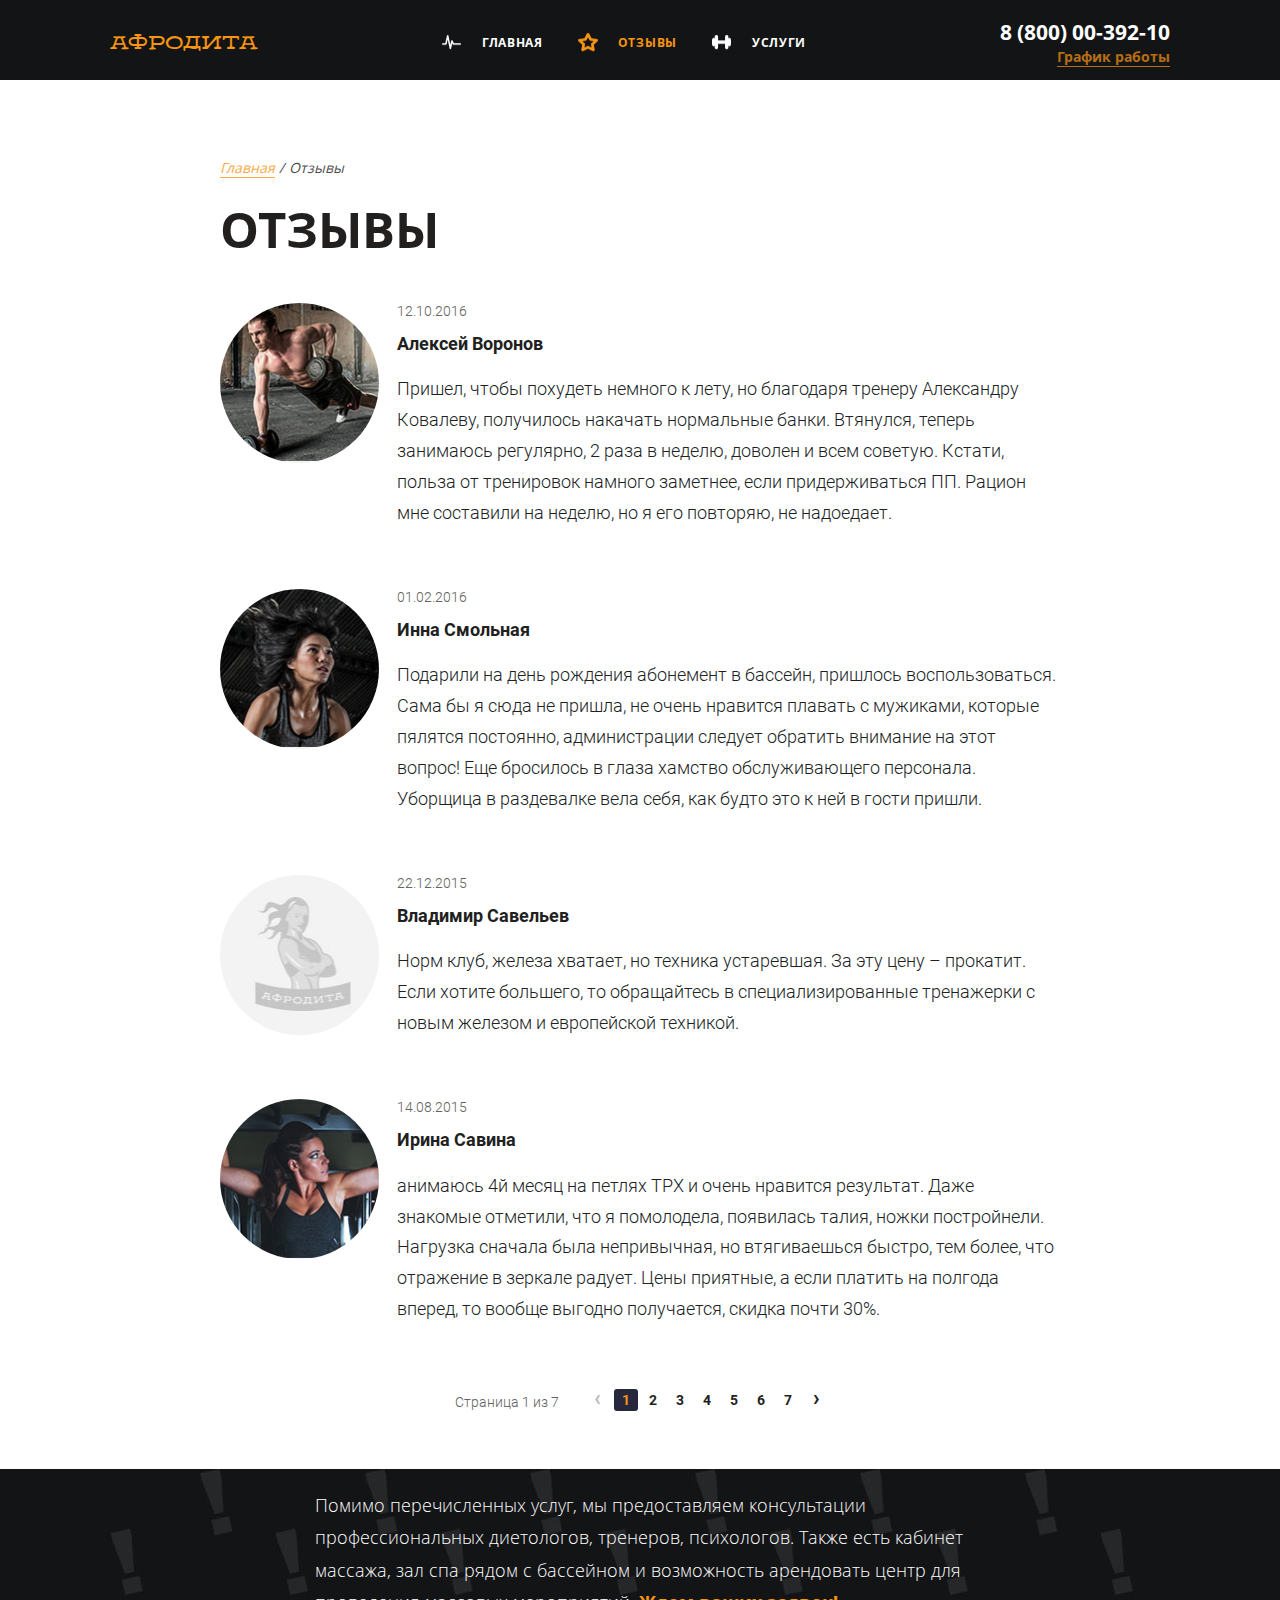
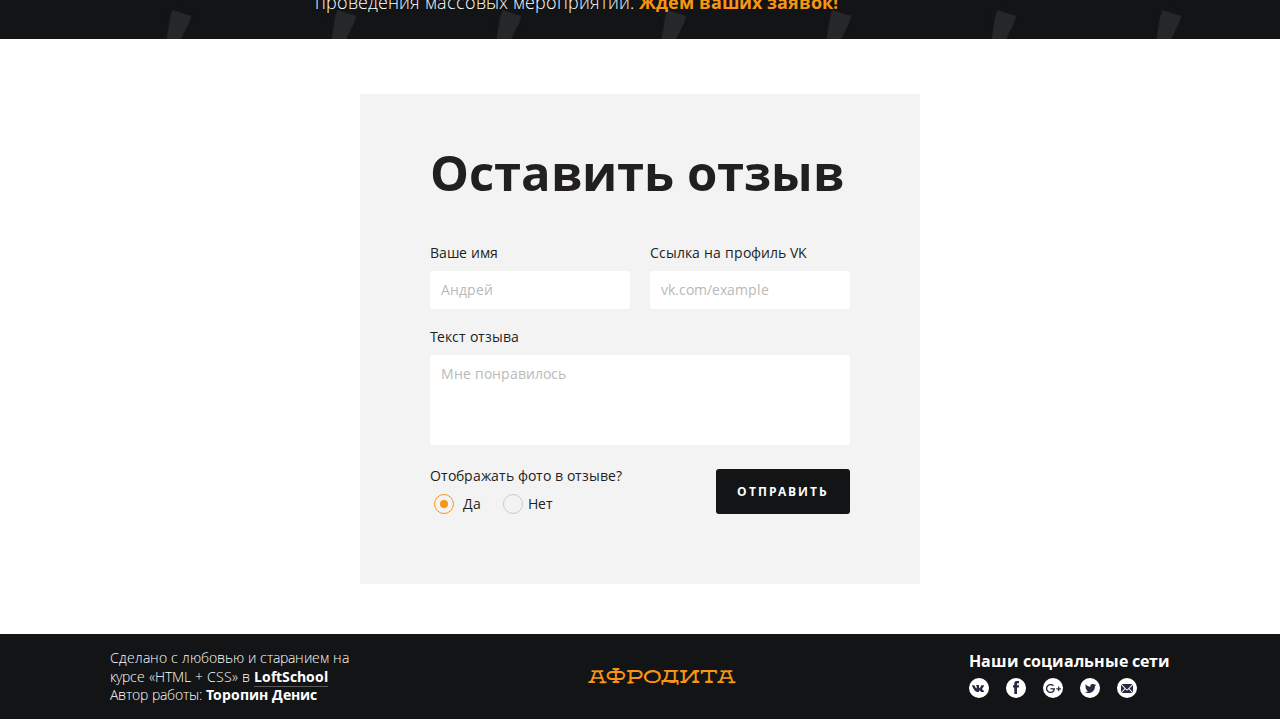
==== comments.html @ 3ffb1b32 "after vebinar 18.07.19" ====
<!DOCTYPE html>
<html lang="ru">

<head>
	<meta charset="UTF-8">
	<meta name="viewport" content="width=device-width, initial-scale=1.0">
	<meta http-equiv="X-UA-Compatible" content="ie=edge">
	<link rel="stylesheet" href="css/normalize.8.0.1.min.css">
	<link rel="stylesheet" href="css/style.min.css">
	<title>Fitness</title>
</head>

<body>
	<div class="wrapper">
		<header class="header">
			<div class="container">
				<a href="index.html" class="logo">Афродита</a>

				<nav class="menu">
					<ul class="menu__list">
						<li class="menu__item">
							<a href="index.html" class="menu__link menu__link--disp">Главная</a>
						</li>
						<li class="menu__item active">
							<a href="#" class="menu__link menu__link--star">Отзывы</a>
						</li>
						<li class="menu__item">
							<a href="services.html" class="menu__link menu__link--service">Услуги</a>
						</li>
					</ul>
				</nav>

				<address class="contacts">
					<a href="tel:+78000039210" class="contacts__phone">8 (800) 00-392-10</a>
					<a href="#" class="contacts__timework">График работы</a>
					<div class="contacts__popup">
						<div class="contacts__popup-days">пн-вс: 09:00-20:00</div>
						<div class="contacts__popup-dinner">обед: 14:00-14:30</div>
					</div><!-- .contacts__popup -->
				</address><!-- .contacts -->
			</div><!-- .container -->
		</header>

		<main class="center">
			<div class="container container--block">

				<ul class="breadcrumbs">
					<li class="breadcrumbs__item">
						<a href="index.html" class="breadcrumbs__link">Главная</a>
					</li>
					<li class="breadcrumbs__item">
						<span class="breadcrumbs__current">Отзывы</span>
					</li>
				</ul><!-- .breadcrumbs -->

				<section class="comments">
					<h1 class="section-title">Отзывы</h1>

					<ul class="review">
						<li class="review__item">
							<div class="review__img">
								<img src="images/comment1.jpg" alt="Алексей">
							</div>
							<div class="review__block">
								<time datetime="2016-10-12" class="review__date">12.10.2016</time>
								<h3 class="review__title">Алексей Воронов</h3>
								<p class="review__text">
									Пришел, чтобы похудеть немного к лету, но благодаря тренеру Александру Ковалеву, получилось накачать
									нормальные банки. Втянулся, теперь занимаюсь регулярно, 2 раза в неделю, доволен и всем советую.
									Кстати, польза от тренировок намного заметнее, если придерживаться ПП. Рацион мне составили на неделю,
									но я его повторяю, не надоедает.
								</p>
							</div><!-- .review__block -->
						</li>

						<li class="review__item">
							<div class="review__img">
								<img src="images/comment2.jpg" alt="Инна">
							</div>
							<div class="review__block">
								<time datetime="2016-02-01" class="review__date">01.02.2016</time>
								<h3 class="review__title">Инна Смольная</h3>
								<p class="review__text">
									Подарили на день рождения абонемент в бассейн, пришлось воспользоваться. Сама бы я сюда не пришла, не
									очень нравится плавать с мужиками, которые пялятся постоянно, администрации следует обратить внимание
									на этот вопрос! Еще бросилось в глаза хамство обслуживающего персонала. Уборщица в раздевалке вела
									себя, как будто это к ней в гости пришли.
								</p>
							</div><!-- .review__block -->
						</li>

						<li class="review__item">
							<div class="review__img"></div>
							<div class="review__block">
								<time datetime="2015-12-22" class="review__date">22.12.2015</time>
								<h3 class="review__title">Владимир Савельев</h3>
								<p class="review__text">
									Норм клуб, железа хватает, но техника устаревшая. За эту цену – прокатит. Если хотите большего, то
									обращайтесь в специализированные тренажерки с новым железом и европейской техникой.
								</p>
							</div><!-- .review__block -->
						</li>

						<li class="review__item">
							<div class="review__img">
								<img src="images/comment3.jpg" alt="Ирина">
							</div>
							<div class="review__block">
								<time datetime="2015-08-14" class="review__date">14.08.2015</time>
								<h3 class="review__title">Ирина Савина</h3>
								<p class="review__text">
									анимаюсь 4й месяц на петлях ТРХ и очень нравится результат. Даже знакомые отметили, что я помолодела,
									появилась талия, ножки постройнели. Нагрузка сначала была непривычная, но втягиваешься быстро, тем
									более, что отражение в зеркале радует. Цены приятные, а если платить на полгода вперед, то вообще
									выгодно получается, скидка почти 30%.
								</p>
							</div><!-- .review__block -->
						</li>
					</ul><!-- .review -->

					<div class="pagination">
						<span class="pagination__text">Страница 1 из 7</span>
						<div class="pagination__navbar">
							<a href="#" class="pagination__control disabled">&lsaquo;</a>
							<ul class="pagination__list">
								<li class="pagination__item active"><a href="#" class="pagination__link">1</a></li>
								<li class="pagination__item"><a href="#" class="pagination__link">2</a></li>
								<li class="pagination__item"><a href="#" class="pagination__link">3</a></li>
								<li class="pagination__item"><a href="#" class="pagination__link">4</a></li>
								<li class="pagination__item"><a href="#" class="pagination__link">5</a></li>
								<li class="pagination__item"><a href="#" class="pagination__link">6</a></li>
								<li class="pagination__item"><a href="#" class="pagination__link">7</a></li>
							</ul>
							<a href="#" class="pagination__control">&rsaquo;</a>
						</div><!-- .pagination__navbar -->
					</div><!-- .pagination -->
				</section><!-- .comments -->
			</div><!-- .container -->
		</main><!-- .center -->

		<div class="sentence">
			<div class="container">
				<p class="sentence__text">
					Помимо перечисленных услуг, мы предоставляем консультации профессиональных диетологов, тренеров, психологов.
					Также есть кабинет массажа, зал спа рядом с бассейном и возможность арендовать центр для проведения массовых
					мероприятий.
					<a href="#" class="sentence__discount">Ждем ваших заявок!</a>
				</p>
			</div><!-- .container -->
		</div><!-- .sentence -->

		<section class="feedback">
			<div class="container-form">
				<h2 class="section-title section-title--form">Оставить отзыв</h2>

				<form class="feedback-form">
					<div class="feedback-form__row">
						<label class="feedback-form__item">
							<span class="feedback-form__head">Ваше имя</span>
							<input type="text" name="username" class="feedback-form__input" required placeholder="Андрей">
						</label>

						<label class="feedback-form__item">
							<span class="feedback-form__head">Ссылка на профиль VK</span>
							<input type="text" name="userurl" class="feedback-form__input" required placeholder="vk.com/example">
						</label>
					</div><!-- .feedback-form__row -->

					<div class="feedback-form__row">
						<label class="feedback-form__item">
							<span class="feedback-form__head">Текст отзыва</span>
							<textarea name="usertext" class="feedback-form__input feedback-form__input--textarea" required
								placeholder="Мне понравилось"></textarea>
						</label>
					</div><!-- .feedback-form__row -->

					<div class="feedback-form__row">
						<div class="feedback-form__item">
							<span class="feedback-form__head">Отображать фото в отзыве?</span>

							<div class="feedback-form__radio-block">
								<label class="feedback-form__radio-item">
									<input type="radio" name="onphoto" value="yes" class="feedback-form__radio-input" checked>
									<span class="feedback-form__radio-custom">
										<span class="feedback-form__radio-center"></span>
									</span>
									Да
								</label>

								<label class="feedback-form__radio-item">
									<input type="radio" name="onphoto" value="no" class="feedback-form__radio-input">
									<span class="feedback-form__radio-custom">
										<span class="feedback-form__radio-center"></span>
									</span>
									Нет
								</label>
							</div><!-- .feedback-form__radio-block -->
						</div><!-- .feedback-form__item -->

						<div class="feedback-form__buttons">
							<button type="submit" class="feedback-form__btn">Отправить</button>
						</div>
						
					</div><!-- .feedback-form__row -->
				</form>
			</div><!-- .container-form -->
		</section><!-- .feedback -->

		<footer class="footer">
			<div class="container">
				<div class="info">
					<p class="info__text">
						Сделано с любовью и старанием на курсе «HTML + CSS» в
						<a href="https://loftschool.com/" class="info__link info__link--school">LoftSchool</a>
						<br>
						Автор работы:
						<a href="https://vk.com/d.toropin" target="_blank" class="info__link">Торопин Денис</a>
					</p>
				</div><!-- .info -->

				<a href="index.html" class="logo">Афродита</a>

				<div class="social">
					<h3 class="social__title">Наши социальные сети</h3>

					<ul class="social__list">
						<li class="social__item">
							<a href="#" class="social__link social__link--vk"></a>
						</li>
						<li class="social__item">
							<a href="#" class="social__link social__link--fb"></a>
						</li>
						<li class="social__item">
							<a href="#" class="social__link social__link--gplus"></a>
						</li>
						<li class="social__item">
							<a href="#" class="social__link social__link--tw"></a>
						</li>
						<li class="social__item">
							<a href="#" class="social__link social__link--email"></a>
						</li>
					</ul>
				</div><!-- .social -->
			</div><!-- .container -->
		</footer>
	</div><!-- .wrapper -->
</body>

</html>
---- css/style.min.css ----
@font-face{font-family:'GoraFree';src:url('../fonts/GoraFree-Regular.woff2') format('woff2'),url('../fonts/GoraFree-Regular.woff') format('woff');font-weight:normal;font-style:normal}@font-face{font-family:'Roboto';src:url('../fonts/Roboto-Bold.woff2') format('woff2'),url('../fonts/Roboto-Bold.woff') format('woff');font-weight:bold;font-style:normal}@font-face{font-family:'OpenSans';src:url('../fonts/OpenSans-Light.woff2') format('woff2'),url('../fonts/OpenSans-Light.woff') format('woff');font-weight:300;font-style:normal}@font-face{font-family:'OpenSans';src:url('../fonts/OpenSans-Bold.woff2') format('woff2'),url('../fonts/OpenSans-Bold.woff') format('woff');font-weight:bold;font-style:normal}@font-face{font-family:'OpenSans';src:url('../fonts/OpenSans-ExtraBold.woff2') format('woff2'),url('../fonts/OpenSans-ExtraBold.woff') format('woff');font-weight:800;font-style:normal}@font-face{font-family:'OpenSans';src:url('../fonts/OpenSans-Regular.woff2') format('woff2'),url('../fonts/OpenSans-Regular.woff') format('woff');font-weight:normal;font-style:normal}@font-face{font-family:'Roboto';src:url('../fonts/Roboto-Light.woff2') format('woff2'),url('../fonts/Roboto-Light.woff') format('woff');font-weight:300;font-style:normal}ul{padding:0;margin:0}ul li{list-style-type:none}p,h1,h2,h3,h4{margin:0;padding:0}a{color:inherit;outline:none;text-decoration:none}body{font-family:'OpenSans',sans-serif;font-size:14px;color:#221f1f}.wrapper{min-width:1100px}.container{padding-left:20px;padding-right:20px;max-width:1060px;margin:0 auto}.container--block{box-sizing:border-box;padding:0 110px 50px}.container-form{max-width:560px;padding:50px 70px;margin:0 auto;background:#f3f3f3;box-sizing:border-box}.header,.features,.footer,.sentence{background:#131415;color:#fff}.header{padding-top:20px;padding-bottom:15px;margin-bottom:80px}.header>.container,.footer>.container{display:-webkit-box;display:flex;-webkit-box-pack:justify;justify-content:space-between;-webkit-box-align:center;align-items:center}.banner{height:486px;background:url(../images/banner.jpg) no-repeat center;margin-bottom:60px}.section-title{font-size:3.5em;font-weight:700;text-transform:uppercase;margin-bottom:45px}.section-title--center{text-align:center}.section-title--form{text-transform:none}.news{padding:65px 0}.news__block{display:-webkit-box;display:flex}.news__article{width:83.02%;margin-right:25px}.feedback{margin-bottom:50px}.footer{padding:15px 0}.iconsheet,.menu__link,.social__link{background-image:url(../images/spritesheet.png);background-repeat:no-repeat}.logo{color:#f89513;font-family:'GoraFree',serif;font-size:1.286em;text-transform:uppercase}.menu__list{display:-webkit-box;display:flex;-webkit-box-pack:justify;justify-content:space-between;font-size:.8571em;font-weight:700;letter-spacing:.7px;text-transform:uppercase}.menu__item{margin-left:25px}.menu__item:first-child{margin-left:0}.menu__item.active>.menu__link{pointer-events:none}.menu__link{display:block;padding:10px 10px 10px 40px}.menu__link--disp{background-position:-10px -1px}.menu__link--star{background-position:-10px -230px}.menu__link--service{background-position:-10px -160px}.menu__item.active>.menu__link,.menu__link:hover{color:#f89513}.menu__item.active>.menu__link--disp,.menu__link--disp:hover{background-position:-10px -35px}.menu__item.active>.menu__link--star,.menu__link--star:hover{background-position:-10px -268px}.menu__item.active>.menu__link--service,.menu__link--service:hover{background-position:-10px -194px}.contacts{font-style:normal;text-align:right;position:relative}.contacts__phone{display:block;font-size:1.5em;font-weight:700;margin-bottom:5px}.contacts__timework{opacity:.7;font-weight:700;color:#f89513;border-bottom:1px solid #f89513;-webkit-transition:.2s all linear;transition:.2s all linear}.contacts__timework:hover{color:#fff;border-bottom:1px solid #fff}.contacts__timework:hover+.contacts__popup{display:block}.contacts__popup{display:none;position:absolute;top:65px;left:28px;padding:15px 10px;border-radius:3px;box-shadow:2.5px 4.3px 5px rgba(0,0,0,0.2);text-align:left}.contacts__popup-days{color:#f89513;font-weight:700;margin-bottom:10px;white-space:nowrap}.contacts__popup-dinner{color:#221f1f}.contacts__popup::before{content:'';display:inline-block;position:absolute;top:-13px;right:0;width:0;height:0;border-style:solid;border-width:0 13px 14px 13px;border-radius:4px;border-color:transparent transparent #ffffff transparent}.features{padding-top:60px;padding-bottom:80px}.features__list{display:-webkit-box;display:flex;justify-content:space-around}.features__item{max-width:206px;padding:0 20px}.features__img{width:68px;height:68px;border-radius:50%;margin:0 auto;margin-bottom:35px;background:#f89513;display:-webkit-box;display:flex;-webkit-box-pack:center;justify-content:center;-webkit-box-align:center;align-items:center}.features__head{font-size:.7857em;font-weight:700;text-transform:uppercase;text-align:center;letter-spacing:3px;margin-bottom:30px}.features__subs,.features__plus{font-size:1.286em;margin-bottom:18px}.features__subs{text-align:center;line-height:1.5}.features__plus::before{content:"\2022";color:#fff;margin-right:30px}.review__item{margin-bottom:60px;display:-webkit-box;display:flex;-webkit-box-pack:justify;justify-content:space-between}.review__img{width:160px;height:160px;border-radius:50%;margin-right:18px;overflow:hidden;background:url(../images/comment0.jpg) center}.review__img>img{display:block;width:100%;height:auto}.review__block{width:79.55%;font-family:'Roboto',sans-serif}.review__date{display:block;color:#656464;margin-bottom:15px}.review__title,.review__text{color:#221f1f;font-size:1.286em}.review__title{font-weight:700;margin-bottom:20px}.review__text{font-weight:300;line-height:1.714}.news-top{width:15.09%}.news-top__title{color:#221f1f;font-size:.8571em;letter-spacing:3px;text-transform:uppercase;margin-bottom:20px}.news-top__month{display:block;color:#656464;margin-top:10px}.news-top__item{margin-bottom:20px}.news-top__img{display:block;width:100%;height:auto;opacity:.8;-webkit-transition:.25s opacity linear;transition:.25s opacity linear}.news-top__link:hover>.news-top__img{opacity:1}.pagination{text-align:center;width:380px;margin:0 auto;font-family:'Roboto',sans-serif;display:-webkit-box;display:flex;-webkit-box-pack:justify;justify-content:space-between}.pagination__text{color:#656464;font-weight:300;padding:9px 5px}.pagination__navbar{color:#221f1f}.pagination__list,.pagination__item{display:inline-block}.pagination__control,.pagination__link{font-weight:700}.pagination__control{font-size:1.571em;padding:5px 10px}.pagination__control.disabled{opacity:.3;pointer-events:none}.pagination__item{font-size:1em}.pagination__item.active{background-color:#27273e;border-radius:3px;color:#f89513}.pagination__item.active>.pagination__link{pointer-events:none}.pagination__link{display:block;padding:3px 8px}.pagination__link:hover{color:#f89513}.info{color:#fff;font-weight:300}.info__text{width:245px;line-height:1.3}.info__link{font-weight:700;-webkit-transition:.2s all linear;transition:.2s all linear}.info__link:hover{color:#f89513}.info__link--school{border-bottom:1px solid rgba(255,255,255,0.3)}.info__link--school:hover{border-bottom:1px solid rgba(248,149,19,0.3)}.social__title{margin-bottom:7px}.social__item{display:inline-block;margin-right:13px;background:#ffffff;border-radius:50%;-webkit-transition:.2s all linear;transition:.2s all linear}.social__item:hover{background:#f89513}.social__link{display:block;width:20px;height:20px}.social__link--vk{background-position:-7px -335px}.social__link--fb{background-position:-3px -104px}.social__link--gplus{background-position:-7px -134px}.social__link--tw{background-position:-5px -307px}.social__link--email{background-position:-6px -72px}.breadcrumbs{display:-webkit-box;display:flex;font-style:italic;opacity:.8;margin-bottom:25px}.breadcrumbs__item::after{content:'/';margin-right:5px}.breadcrumbs__item:last-child::after{content:''}.breadcrumbs__link{color:#f89513;border-bottom:1px solid #f89513}.sentence{font-size:1.286em;color:#fff;margin-bottom:55px}.sentence .container{background:url(../images/discount_bg.jpg) repeat}.sentence__text{width:650px;margin:0 auto;font-weight:300;line-height:1.8;padding:20px 0}.sentence__discount{color:#f89513;font-weight:700}.sentence__discount:hover{border-bottom:1px dashed #f89513}.feedback-form__row{display:-webkit-box;display:flex;-webkit-box-pack:justify;justify-content:space-between;-webkit-box-align:end;align-items:flex-end;margin-bottom:20px}.feedback-form__item{display:block;-webkit-box-flex:1;flex:1;margin-right:20px}.feedback-form__item:last-child{margin-right:0}.feedback-form__head{display:block;margin-bottom:10px}.feedback-form__input{width:100%;outline:none;background-color:white;border:1px solid transparent;border-radius:3px;box-sizing:border-box;padding:10px}.feedback-form__input::-webkit-input-placeholder{opacity:.5}.feedback-form__input:-ms-input-placeholder{opacity:.5}.feedback-form__input::placeholder{opacity:.5}.feedback-form__input--textarea{resize:none;height:90px}.feedback-form__input:focus{border:1px solid #f89513}.feedback-form__radio-block{display:-webkit-box;display:flex}.feedback-form__radio-item{width:55px;margin-right:15px;display:-webkit-box;display:flex;justify-content:space-around;-webkit-box-align:center;align-items:center}.feedback-form__radio-input{display:none}.feedback-form__radio-input:checked+.feedback-form__radio-custom{border:1px solid #f89513}.feedback-form__radio-input:checked+.feedback-form__radio-custom>.feedback-form__radio-center{background:#f89513}.feedback-form__radio-custom{position:relative;width:18px;height:18px;border-radius:50%;border:1px solid #c9c9c9}.feedback-form__radio-custom>.feedback-form__radio-center{position:absolute;top:5px;left:5px;display:block;width:8px;height:8px;border-radius:50%}.feedback-form__btn{padding:16px 21px;background-color:#131415;border-radius:3px;color:#fff;outline:none;border:none;cursor:pointer;font-size:.8571em;font-weight:700;letter-spacing:2px;text-transform:uppercase;-webkit-transition:.15s background-color linear;transition:.15s background-color linear}.feedback-form__btn:hover{background-color:#f89513}.feedback-form__btn:active{box-shadow:inset 0 0 5px #5e5e5e}.services{margin-bottom:25px}.services__block{display:-webkit-box;display:flex;flex-wrap:wrap;-webkit-box-pack:justify;justify-content:space-between}.services__item{width:261px;margin-bottom:45px}.services__img{position:relative;width:252px;height:155px;border-radius:3px;margin-bottom:25px;overflow:hidden}.services__img>img{width:100%}.services__overlay{display:-webkit-box;display:flex;-webkit-box-pack:center;justify-content:center;-webkit-box-align:center;align-items:center;padding:10px;position:absolute;top:0;bottom:0;left:0;right:0;border-radius:3px;background-color:rgba(0,0,0,0.52);color:#fff;-webkit-transition:.25s opacity linear;transition:.25s opacity linear}.services__overlay:hover{opacity:0}.services__title{font-size:1.714em;font-weight:700;text-transform:uppercase;line-height:1.4em;color:#fff}.services__vip{display:block;color:#ec1e79}.services__head{font-size:1.286em;font-weight:700;margin-bottom:20px}.services__text{line-height:1.4em}.partners__list{display:-webkit-box;display:flex;flex-wrap:wrap;-webkit-box-align:center;align-items:center}.partners__item{margin-bottom:50px;width:280px;text-align:center}.partners__link{-webkit-filter:grayscale(1);filter:grayscale(1);-webkit-transition:.25s all linear;transition:.25s all linear}.partners__link:hover{-webkit-filter:grayscale(0);filter:grayscale(0)}
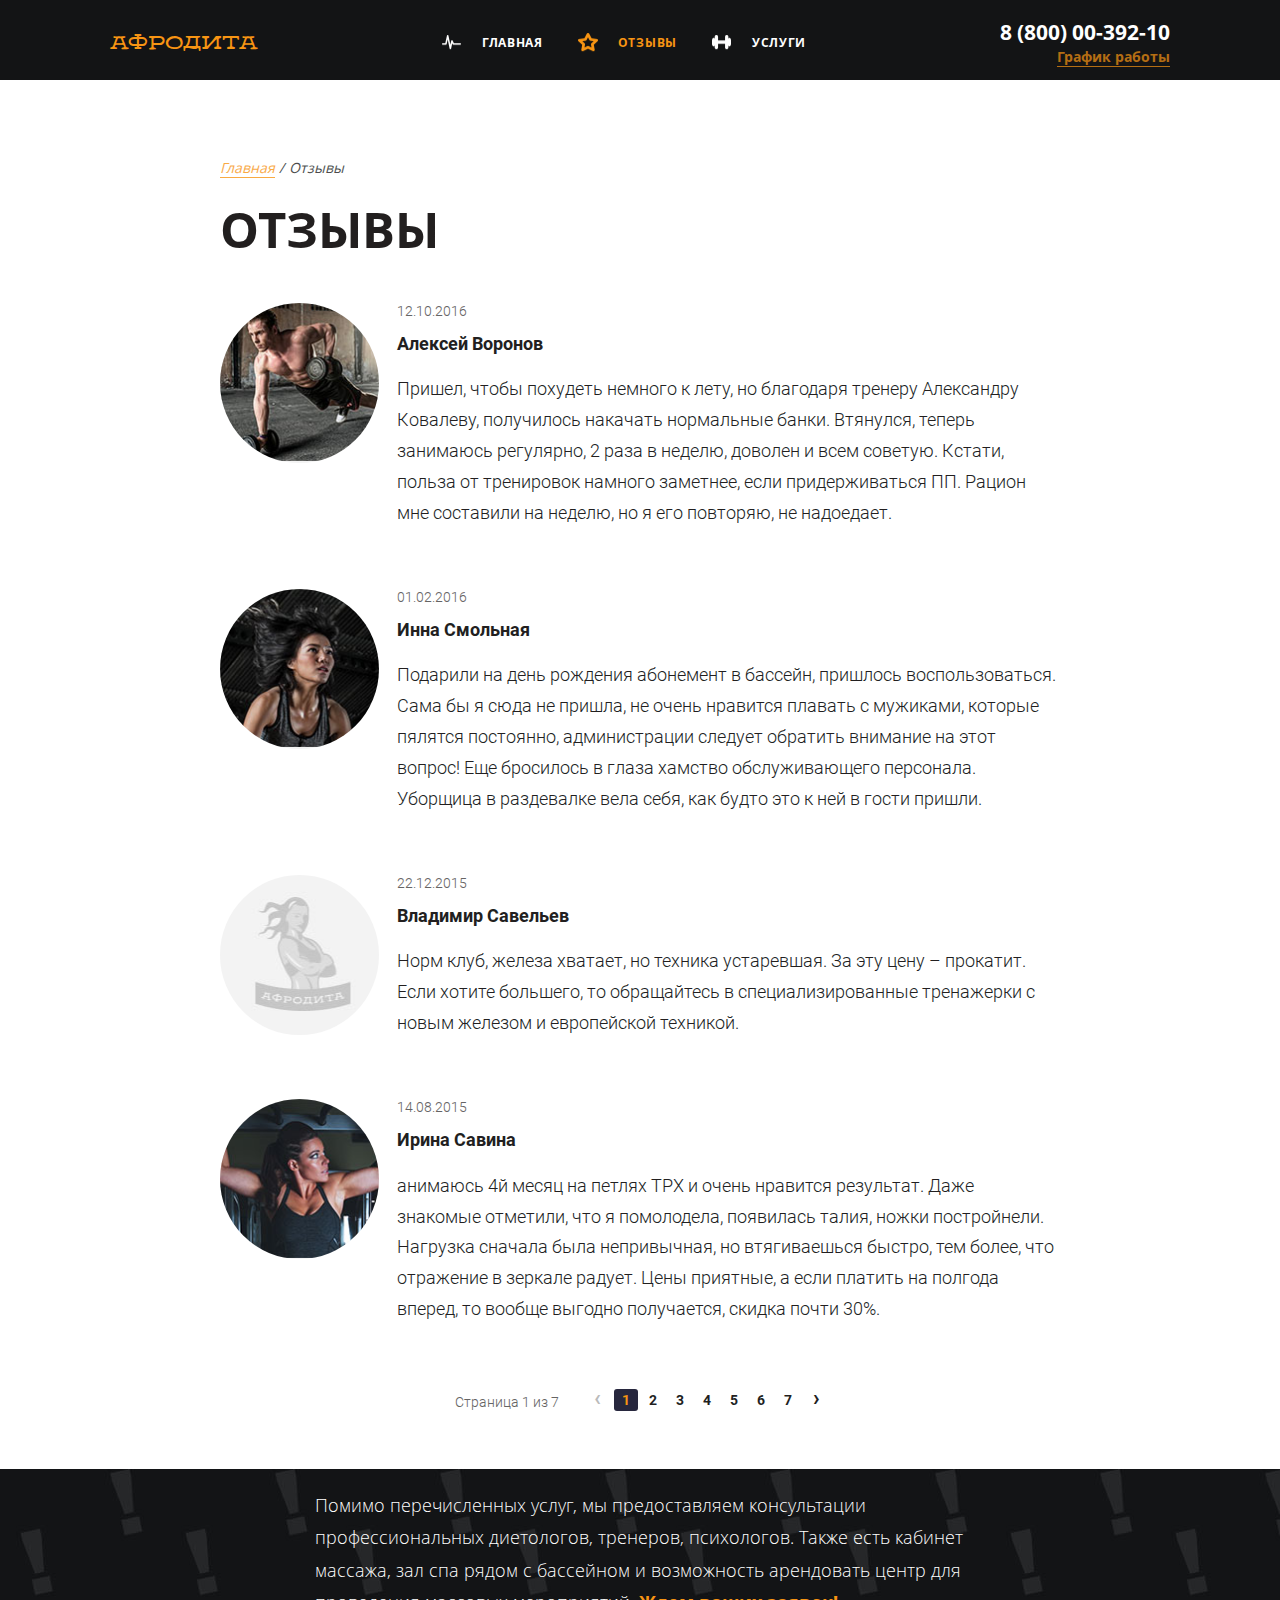
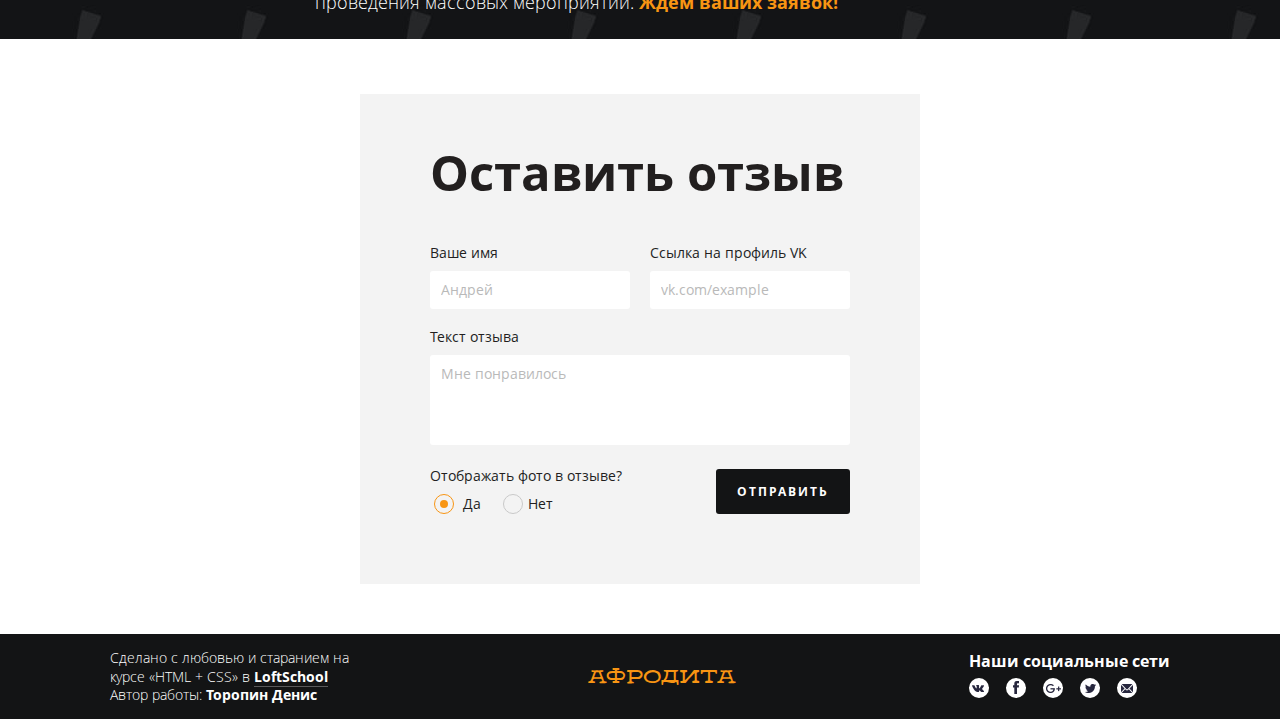
==== commit 890b169f: "add welcome page + animation" ====
--- a/comments.html
+++ b/comments.html
@@ -5,21 +5,20 @@
 	<meta charset="UTF-8">
 	<meta name="viewport" content="width=device-width, initial-scale=1.0">
 	<meta http-equiv="X-UA-Compatible" content="ie=edge">
-	<link rel="stylesheet" href="css/normalize.8.0.1.min.css">
 	<link rel="stylesheet" href="css/style.min.css">
-	<title>Fitness</title>
+	<title>Fitness | Отзывы</title>
 </head>
 
 <body>
 	<div class="wrapper">
 		<header class="header">
 			<div class="container">
-				<a href="index.html" class="logo">Афродита</a>
+				<a href="main.html" class="logo">Афродита</a>
 
 				<nav class="menu">
 					<ul class="menu__list">
 						<li class="menu__item">
-							<a href="index.html" class="menu__link menu__link--disp">Главная</a>
+							<a href="main.html" class="menu__link menu__link--disp">Главная</a>
 						</li>
 						<li class="menu__item active">
 							<a href="#" class="menu__link menu__link--star">Отзывы</a>
@@ -32,7 +31,7 @@
 
 				<address class="contacts">
 					<a href="tel:+78000039210" class="contacts__phone">8 (800) 00-392-10</a>
-					<a href="#" class="contacts__timework">График работы</a>
+					<span class="contacts__timework">График работы</span>
 					<div class="contacts__popup">
 						<div class="contacts__popup-days">пн-вс: 09:00-20:00</div>
 						<div class="contacts__popup-dinner">обед: 14:00-14:30</div>
@@ -46,7 +45,7 @@
 
 				<ul class="breadcrumbs">
 					<li class="breadcrumbs__item">
-						<a href="index.html" class="breadcrumbs__link">Главная</a>
+						<a href="main.html" class="breadcrumbs__link">Главная</a>
 					</li>
 					<li class="breadcrumbs__item">
 						<span class="breadcrumbs__current">Отзывы</span>
@@ -67,7 +66,8 @@
 								<p class="review__text">
 									Пришел, чтобы похудеть немного к лету, но благодаря тренеру Александру Ковалеву, получилось накачать
 									нормальные банки. Втянулся, теперь занимаюсь регулярно, 2 раза в неделю, доволен и всем советую.
-									Кстати, польза от тренировок намного заметнее, если придерживаться ПП. Рацион мне составили на неделю,
+									Кстати, польза от тренировок намного заметнее, если придерживаться ПП. Рацион мне составили на
+									неделю,
 									но я его повторяю, не надоедает.
 								</p>
 							</div><!-- .review__block -->
@@ -81,8 +81,10 @@
 								<time datetime="2016-02-01" class="review__date">01.02.2016</time>
 								<h3 class="review__title">Инна Смольная</h3>
 								<p class="review__text">
-									Подарили на день рождения абонемент в бассейн, пришлось воспользоваться. Сама бы я сюда не пришла, не
-									очень нравится плавать с мужиками, которые пялятся постоянно, администрации следует обратить внимание
+									Подарили на день рождения абонемент в бассейн, пришлось воспользоваться. Сама бы я сюда не пришла,
+									не
+									очень нравится плавать с мужиками, которые пялятся постоянно, администрации следует обратить
+									внимание
 									на этот вопрос! Еще бросилось в глаза хамство обслуживающего персонала. Уборщица в раздевалке вела
 									себя, как будто это к ней в гости пришли.
 								</p>
@@ -109,7 +111,8 @@
 								<time datetime="2015-08-14" class="review__date">14.08.2015</time>
 								<h3 class="review__title">Ирина Савина</h3>
 								<p class="review__text">
-									анимаюсь 4й месяц на петлях ТРХ и очень нравится результат. Даже знакомые отметили, что я помолодела,
+									анимаюсь 4й месяц на петлях ТРХ и очень нравится результат. Даже знакомые отметили, что я
+									помолодела,
 									появилась талия, ножки постройнели. Нагрузка сначала была непривычная, но втягиваешься быстро, тем
 									более, что отражение в зеркале радует. Цены приятные, а если платить на полгода вперед, то вообще
 									выгодно получается, скидка почти 30%.
@@ -139,14 +142,14 @@
 		</main><!-- .center -->
 
 		<div class="sentence">
-			<div class="container">
+			<div class="sentence__container">
 				<p class="sentence__text">
 					Помимо перечисленных услуг, мы предоставляем консультации профессиональных диетологов, тренеров, психологов.
 					Также есть кабинет массажа, зал спа рядом с бассейном и возможность арендовать центр для проведения массовых
 					мероприятий.
 					<a href="#" class="sentence__discount">Ждем ваших заявок!</a>
 				</p>
-			</div><!-- .container -->
+			</div><!-- .sentence__container -->
 		</div><!-- .sentence -->
 
 		<section class="feedback">
@@ -179,7 +182,7 @@
 							<span class="feedback-form__head">Отображать фото в отзыве?</span>
 
 							<div class="feedback-form__radio-block">
-								<label class="feedback-form__radio-item">
+								<label class="feedback-form__radio-item" tabindex="0">
 									<input type="radio" name="onphoto" value="yes" class="feedback-form__radio-input" checked>
 									<span class="feedback-form__radio-custom">
 										<span class="feedback-form__radio-center"></span>
@@ -187,7 +190,7 @@
 									Да
 								</label>
 
-								<label class="feedback-form__radio-item">
+								<label class="feedback-form__radio-item" tabindex="0">
 									<input type="radio" name="onphoto" value="no" class="feedback-form__radio-input">
 									<span class="feedback-form__radio-custom">
 										<span class="feedback-form__radio-center"></span>
@@ -200,7 +203,7 @@
 						<div class="feedback-form__buttons">
 							<button type="submit" class="feedback-form__btn">Отправить</button>
 						</div>
-						
+
 					</div><!-- .feedback-form__row -->
 				</form>
 			</div><!-- .container-form -->
@@ -218,7 +221,7 @@
 					</p>
 				</div><!-- .info -->
 
-				<a href="index.html" class="logo">Афродита</a>
+				<a href="main.html" class="logo">Афродита</a>
 
 				<div class="social">
 					<h3 class="social__title">Наши социальные сети</h3>
--- a/css/style.min.css
+++ b/css/style.min.css
@@ -1 +1 @@
-@font-face{font-family:'GoraFree';src:url('../fonts/GoraFree-Regular.woff2') format('woff2'),url('../fonts/GoraFree-Regular.woff') format('woff');font-weight:normal;font-style:normal}@font-face{font-family:'Roboto';src:url('../fonts/Roboto-Bold.woff2') format('woff2'),url('../fonts/Roboto-Bold.woff') format('woff');font-weight:bold;font-style:normal}@font-face{font-family:'OpenSans';src:url('../fonts/OpenSans-Light.woff2') format('woff2'),url('../fonts/OpenSans-Light.woff') format('woff');font-weight:300;font-style:normal}@font-face{font-family:'OpenSans';src:url('../fonts/OpenSans-Bold.woff2') format('woff2'),url('../fonts/OpenSans-Bold.woff') format('woff');font-weight:bold;font-style:normal}@font-face{font-family:'OpenSans';src:url('../fonts/OpenSans-ExtraBold.woff2') format('woff2'),url('../fonts/OpenSans-ExtraBold.woff') format('woff');font-weight:800;font-style:normal}@font-face{font-family:'OpenSans';src:url('../fonts/OpenSans-Regular.woff2') format('woff2'),url('../fonts/OpenSans-Regular.woff') format('woff');font-weight:normal;font-style:normal}@font-face{font-family:'Roboto';src:url('../fonts/Roboto-Light.woff2') format('woff2'),url('../fonts/Roboto-Light.woff') format('woff');font-weight:300;font-style:normal}ul{padding:0;margin:0}ul li{list-style-type:none}p,h1,h2,h3,h4{margin:0;padding:0}a{color:inherit;outline:none;text-decoration:none}body{font-family:'OpenSans',sans-serif;font-size:14px;color:#221f1f}.wrapper{min-width:1100px}.container{padding-left:20px;padding-right:20px;max-width:1060px;margin:0 auto}.container--block{box-sizing:border-box;padding:0 110px 50px}.container-form{max-width:560px;padding:50px 70px;margin:0 auto;background:#f3f3f3;box-sizing:border-box}.header,.features,.footer,.sentence{background:#131415;color:#fff}.header{padding-top:20px;padding-bottom:15px;margin-bottom:80px}.header>.container,.footer>.container{display:-webkit-box;display:flex;-webkit-box-pack:justify;justify-content:space-between;-webkit-box-align:center;align-items:center}.banner{height:486px;background:url(../images/banner.jpg) no-repeat center;margin-bottom:60px}.section-title{font-size:3.5em;font-weight:700;text-transform:uppercase;margin-bottom:45px}.section-title--center{text-align:center}.section-title--form{text-transform:none}.news{padding:65px 0}.news__block{display:-webkit-box;display:flex}.news__article{width:83.02%;margin-right:25px}.feedback{margin-bottom:50px}.footer{padding:15px 0}.iconsheet,.menu__link,.social__link{background-image:url(../images/spritesheet.png);background-repeat:no-repeat}.logo{color:#f89513;font-family:'GoraFree',serif;font-size:1.286em;text-transform:uppercase}.menu__list{display:-webkit-box;display:flex;-webkit-box-pack:justify;justify-content:space-between;font-size:.8571em;font-weight:700;letter-spacing:.7px;text-transform:uppercase}.menu__item{margin-left:25px}.menu__item:first-child{margin-left:0}.menu__item.active>.menu__link{pointer-events:none}.menu__link{display:block;padding:10px 10px 10px 40px}.menu__link--disp{background-position:-10px -1px}.menu__link--star{background-position:-10px -230px}.menu__link--service{background-position:-10px -160px}.menu__item.active>.menu__link,.menu__link:hover{color:#f89513}.menu__item.active>.menu__link--disp,.menu__link--disp:hover{background-position:-10px -35px}.menu__item.active>.menu__link--star,.menu__link--star:hover{background-position:-10px -268px}.menu__item.active>.menu__link--service,.menu__link--service:hover{background-position:-10px -194px}.contacts{font-style:normal;text-align:right;position:relative}.contacts__phone{display:block;font-size:1.5em;font-weight:700;margin-bottom:5px}.contacts__timework{opacity:.7;font-weight:700;color:#f89513;border-bottom:1px solid #f89513;-webkit-transition:.2s all linear;transition:.2s all linear}.contacts__timework:hover{color:#fff;border-bottom:1px solid #fff}.contacts__timework:hover+.contacts__popup{display:block}.contacts__popup{display:none;position:absolute;top:65px;left:28px;padding:15px 10px;border-radius:3px;box-shadow:2.5px 4.3px 5px rgba(0,0,0,0.2);text-align:left}.contacts__popup-days{color:#f89513;font-weight:700;margin-bottom:10px;white-space:nowrap}.contacts__popup-dinner{color:#221f1f}.contacts__popup::before{content:'';display:inline-block;position:absolute;top:-13px;right:0;width:0;height:0;border-style:solid;border-width:0 13px 14px 13px;border-radius:4px;border-color:transparent transparent #ffffff transparent}.features{padding-top:60px;padding-bottom:80px}.features__list{display:-webkit-box;display:flex;justify-content:space-around}.features__item{max-width:206px;padding:0 20px}.features__img{width:68px;height:68px;border-radius:50%;margin:0 auto;margin-bottom:35px;background:#f89513;display:-webkit-box;display:flex;-webkit-box-pack:center;justify-content:center;-webkit-box-align:center;align-items:center}.features__head{font-size:.7857em;font-weight:700;text-transform:uppercase;text-align:center;letter-spacing:3px;margin-bottom:30px}.features__subs,.features__plus{font-size:1.286em;margin-bottom:18px}.features__subs{text-align:center;line-height:1.5}.features__plus::before{content:"\2022";color:#fff;margin-right:30px}.review__item{margin-bottom:60px;display:-webkit-box;display:flex;-webkit-box-pack:justify;justify-content:space-between}.review__img{width:160px;height:160px;border-radius:50%;margin-right:18px;overflow:hidden;background:url(../images/comment0.jpg) center}.review__img>img{display:block;width:100%;height:auto}.review__block{width:79.55%;font-family:'Roboto',sans-serif}.review__date{display:block;color:#656464;margin-bottom:15px}.review__title,.review__text{color:#221f1f;font-size:1.286em}.review__title{font-weight:700;margin-bottom:20px}.review__text{font-weight:300;line-height:1.714}.news-top{width:15.09%}.news-top__title{color:#221f1f;font-size:.8571em;letter-spacing:3px;text-transform:uppercase;margin-bottom:20px}.news-top__month{display:block;color:#656464;margin-top:10px}.news-top__item{margin-bottom:20px}.news-top__img{display:block;width:100%;height:auto;opacity:.8;-webkit-transition:.25s opacity linear;transition:.25s opacity linear}.news-top__link:hover>.news-top__img{opacity:1}.pagination{text-align:center;width:380px;margin:0 auto;font-family:'Roboto',sans-serif;display:-webkit-box;display:flex;-webkit-box-pack:justify;justify-content:space-between}.pagination__text{color:#656464;font-weight:300;padding:9px 5px}.pagination__navbar{color:#221f1f}.pagination__list,.pagination__item{display:inline-block}.pagination__control,.pagination__link{font-weight:700}.pagination__control{font-size:1.571em;padding:5px 10px}.pagination__control.disabled{opacity:.3;pointer-events:none}.pagination__item{font-size:1em}.pagination__item.active{background-color:#27273e;border-radius:3px;color:#f89513}.pagination__item.active>.pagination__link{pointer-events:none}.pagination__link{display:block;padding:3px 8px}.pagination__link:hover{color:#f89513}.info{color:#fff;font-weight:300}.info__text{width:245px;line-height:1.3}.info__link{font-weight:700;-webkit-transition:.2s all linear;transition:.2s all linear}.info__link:hover{color:#f89513}.info__link--school{border-bottom:1px solid rgba(255,255,255,0.3)}.info__link--school:hover{border-bottom:1px solid rgba(248,149,19,0.3)}.social__title{margin-bottom:7px}.social__item{display:inline-block;margin-right:13px;background:#ffffff;border-radius:50%;-webkit-transition:.2s all linear;transition:.2s all linear}.social__item:hover{background:#f89513}.social__link{display:block;width:20px;height:20px}.social__link--vk{background-position:-7px -335px}.social__link--fb{background-position:-3px -104px}.social__link--gplus{background-position:-7px -134px}.social__link--tw{background-position:-5px -307px}.social__link--email{background-position:-6px -72px}.breadcrumbs{display:-webkit-box;display:flex;font-style:italic;opacity:.8;margin-bottom:25px}.breadcrumbs__item::after{content:'/';margin-right:5px}.breadcrumbs__item:last-child::after{content:''}.breadcrumbs__link{color:#f89513;border-bottom:1px solid #f89513}.sentence{font-size:1.286em;color:#fff;margin-bottom:55px}.sentence .container{background:url(../images/discount_bg.jpg) repeat}.sentence__text{width:650px;margin:0 auto;font-weight:300;line-height:1.8;padding:20px 0}.sentence__discount{color:#f89513;font-weight:700}.sentence__discount:hover{border-bottom:1px dashed #f89513}.feedback-form__row{display:-webkit-box;display:flex;-webkit-box-pack:justify;justify-content:space-between;-webkit-box-align:end;align-items:flex-end;margin-bottom:20px}.feedback-form__item{display:block;-webkit-box-flex:1;flex:1;margin-right:20px}.feedback-form__item:last-child{margin-right:0}.feedback-form__head{display:block;margin-bottom:10px}.feedback-form__input{width:100%;outline:none;background-color:white;border:1px solid transparent;border-radius:3px;box-sizing:border-box;padding:10px}.feedback-form__input::-webkit-input-placeholder{opacity:.5}.feedback-form__input:-ms-input-placeholder{opacity:.5}.feedback-form__input::placeholder{opacity:.5}.feedback-form__input--textarea{resize:none;height:90px}.feedback-form__input:focus{border:1px solid #f89513}.feedback-form__radio-block{display:-webkit-box;display:flex}.feedback-form__radio-item{width:55px;margin-right:15px;display:-webkit-box;display:flex;justify-content:space-around;-webkit-box-align:center;align-items:center}.feedback-form__radio-input{display:none}.feedback-form__radio-input:checked+.feedback-form__radio-custom{border:1px solid #f89513}.feedback-form__radio-input:checked+.feedback-form__radio-custom>.feedback-form__radio-center{background:#f89513}.feedback-form__radio-custom{position:relative;width:18px;height:18px;border-radius:50%;border:1px solid #c9c9c9}.feedback-form__radio-custom>.feedback-form__radio-center{position:absolute;top:5px;left:5px;display:block;width:8px;height:8px;border-radius:50%}.feedback-form__btn{padding:16px 21px;background-color:#131415;border-radius:3px;color:#fff;outline:none;border:none;cursor:pointer;font-size:.8571em;font-weight:700;letter-spacing:2px;text-transform:uppercase;-webkit-transition:.15s background-color linear;transition:.15s background-color linear}.feedback-form__btn:hover{background-color:#f89513}.feedback-form__btn:active{box-shadow:inset 0 0 5px #5e5e5e}.services{margin-bottom:25px}.services__block{display:-webkit-box;display:flex;flex-wrap:wrap;-webkit-box-pack:justify;justify-content:space-between}.services__item{width:261px;margin-bottom:45px}.services__img{position:relative;width:252px;height:155px;border-radius:3px;margin-bottom:25px;overflow:hidden}.services__img>img{width:100%}.services__overlay{display:-webkit-box;display:flex;-webkit-box-pack:center;justify-content:center;-webkit-box-align:center;align-items:center;padding:10px;position:absolute;top:0;bottom:0;left:0;right:0;border-radius:3px;background-color:rgba(0,0,0,0.52);color:#fff;-webkit-transition:.25s opacity linear;transition:.25s opacity linear}.services__overlay:hover{opacity:0}.services__title{font-size:1.714em;font-weight:700;text-transform:uppercase;line-height:1.4em;color:#fff}.services__vip{display:block;color:#ec1e79}.services__head{font-size:1.286em;font-weight:700;margin-bottom:20px}.services__text{line-height:1.4em}.partners__list{display:-webkit-box;display:flex;flex-wrap:wrap;-webkit-box-align:center;align-items:center}.partners__item{margin-bottom:50px;width:280px;text-align:center}.partners__link{-webkit-filter:grayscale(1);filter:grayscale(1);-webkit-transition:.25s all linear;transition:.25s all linear}.partners__link:hover{-webkit-filter:grayscale(0);filter:grayscale(0)}+@import 'normalize.8.0.1.min.css';@font-face{font-family:'GoraFree';src:url('../fonts/GoraFree-Regular.woff2') format('woff2'),url('../fonts/GoraFree-Regular.woff') format('woff');font-weight:normal;font-style:normal}@font-face{font-family:'Roboto';src:url('../fonts/Roboto-Bold.woff2') format('woff2'),url('../fonts/Roboto-Bold.woff') format('woff');font-weight:bold;font-style:normal}@font-face{font-family:'OpenSans';src:url('../fonts/OpenSans-Light.woff2') format('woff2'),url('../fonts/OpenSans-Light.woff') format('woff');font-weight:300;font-style:normal}@font-face{font-family:'OpenSans';src:url('../fonts/OpenSans-Bold.woff2') format('woff2'),url('../fonts/OpenSans-Bold.woff') format('woff');font-weight:bold;font-style:normal}@font-face{font-family:'OpenSans';src:url('../fonts/OpenSans-ExtraBold.woff2') format('woff2'),url('../fonts/OpenSans-ExtraBold.woff') format('woff');font-weight:800;font-style:normal}@font-face{font-family:'OpenSans';src:url('../fonts/OpenSans-Regular.woff2') format('woff2'),url('../fonts/OpenSans-Regular.woff') format('woff');font-weight:normal;font-style:normal}@font-face{font-family:'Roboto';src:url('../fonts/Roboto-Light.woff2') format('woff2'),url('../fonts/Roboto-Light.woff') format('woff');font-weight:300;font-style:normal}ul{padding:0;margin:0}ul li{list-style-type:none}p,h1,h2,h3,h4{margin:0;padding:0}a{color:inherit;outline:none;text-decoration:none}html,body{height:100%}body{font-family:'OpenSans',sans-serif;font-size:14px;color:#221f1f}.wrapper{min-width:1100px;height:100%;display:-webkit-box;display:flex;-webkit-box-orient:vertical;-webkit-box-direction:normal;flex-direction:column}.container{padding-left:20px;padding-right:20px;max-width:1060px;margin:0 auto}.container--block{box-sizing:border-box;padding:0 110px 50px}.container-form{max-width:560px;padding:50px 70px;margin:0 auto;background:#f3f3f3;box-sizing:border-box}.header,.features,.footer{background:#131415;color:#fff}.header{padding-top:20px;padding-bottom:15px;margin-bottom:80px}.header>.container,.footer>.container{display:-webkit-box;display:flex;-webkit-box-pack:justify;justify-content:space-between;-webkit-box-align:center;align-items:center}.banner{height:486px;background:url(../images/banner.jpg) no-repeat center;margin-bottom:60px}.section-title{font-size:3.5em;font-weight:700;text-transform:uppercase;margin-bottom:45px}.section-title--center{text-align:center}.section-title--form{text-transform:none}.news{padding:65px 0}.news__block{display:-webkit-box;display:flex}.news__article{width:83.02%;margin-right:25px}.feedback{margin-bottom:50px}.footer{margin-top:auto;padding:15px 0}.iconsheet,.menu__link,.social__link{background-image:url(../images/spritesheet.png);background-repeat:no-repeat}.intro{min-width:0;-webkit-box-pack:center;justify-content:center;-webkit-box-align:center;align-items:center;background:url(../images/intro_bg.jpg) center;background-size:cover}.intro__block{position:relative;text-align:center;opacity:0;-webkit-animation:intro .6s 1s ease-in;animation:intro .6s 1s ease-in;-webkit-animation-fill-mode:forwards;animation-fill-mode:forwards}.intro__logo{margin-bottom:30px}.intro__logo>img{display:block;width:100%;height:auto}.intro__link{display:block;padding:13px 20px;border:3px solid #f89513;background-color:#f89513;border-radius:3px;color:#fff;font-size:.8571em;letter-spacing:1px;font-weight:700;text-transform:uppercase;-webkit-transition:.25s all linear;transition:.25s all linear}.intro__link:hover{border:3px solid #131415;background-color:#131415;color:#fff}@-webkit-keyframes intro{0%{opacity:.3;-webkit-transform:scale(.5);transform:scale(.5)}25%{opacity:.7;-webkit-transform:scale(1.02);transform:scale(1.02)}50%{-webkit-transform:scale(.95);transform:scale(.95)}75%{-webkit-transform:scale(1.015);transform:scale(1.015)}100%{opacity:1;-webkit-transform:scale(1);transform:scale(1)}}@keyframes intro{0%{opacity:.3;-webkit-transform:scale(.5);transform:scale(.5)}25%{opacity:.7;-webkit-transform:scale(1.02);transform:scale(1.02)}50%{-webkit-transform:scale(.95);transform:scale(.95)}75%{-webkit-transform:scale(1.015);transform:scale(1.015)}100%{opacity:1;-webkit-transform:scale(1);transform:scale(1)}}.logo{color:#f89513;font-family:'GoraFree',serif;font-size:1.286em;text-transform:uppercase}.menu__list{display:-webkit-box;display:flex;-webkit-box-pack:justify;justify-content:space-between;font-size:.8571em;font-weight:700;letter-spacing:.7px;text-transform:uppercase}.menu__item{margin-left:25px}.menu__item:first-child{margin-left:0}.menu__item.active>.menu__link{pointer-events:none}.menu__link{display:block;padding:10px 10px 10px 40px}.menu__link--disp{background-position:-10px -1px}.menu__link--star{background-position:-10px -230px}.menu__link--service{background-position:-10px -160px}.menu__item.active>.menu__link,.menu__link:hover{color:#f89513}.menu__item.active>.menu__link--disp,.menu__link--disp:hover{background-position:-10px -35px}.menu__item.active>.menu__link--star,.menu__link--star:hover{background-position:-10px -268px}.menu__item.active>.menu__link--service,.menu__link--service:hover{background-position:-10px -194px}.contacts{font-style:normal;text-align:right;position:relative}.contacts__phone{display:block;font-size:1.5em;font-weight:700;margin-bottom:5px}.contacts__timework{opacity:.7;font-weight:700;color:#f89513;border-bottom:1px solid #f89513;-webkit-transition:.2s all linear;transition:.2s all linear;cursor:pointer}.contacts__timework:hover{color:#fff;border-bottom:1px solid #fff}.contacts__timework:hover+.contacts__popup{display:block}.contacts__popup{display:none;position:absolute;top:65px;left:28px;padding:15px 10px;border-radius:3px;box-shadow:2.5px 4.3px 5px rgba(0,0,0,0.2);text-align:left}.contacts__popup-days{color:#f89513;font-weight:700;margin-bottom:10px;white-space:nowrap}.contacts__popup-dinner{color:#221f1f}.contacts__popup::before{content:'';display:inline-block;position:absolute;top:-13px;right:0;width:0;height:0;border-style:solid;border-width:0 13px 14px 13px;border-radius:4px;border-color:transparent transparent #ffffff transparent}.features{padding-top:60px;padding-bottom:80px}.features__list{display:-webkit-box;display:flex;justify-content:space-around}.features__item{max-width:206px;padding:0 20px}.features__img{width:68px;height:68px;border-radius:50%;margin:0 auto;margin-bottom:35px;background:#f89513;display:-webkit-box;display:flex;-webkit-box-pack:center;justify-content:center;-webkit-box-align:center;align-items:center}.features__head{font-size:.7857em;font-weight:700;text-transform:uppercase;text-align:center;letter-spacing:3px;margin-bottom:30px}.features__subs,.features__plus{font-size:1.286em;margin-bottom:18px}.features__subs{text-align:center;line-height:1.5}.features__plus::before{content:"\2022";color:#fff;margin-right:30px}.review__item{margin-bottom:60px;display:-webkit-box;display:flex;-webkit-box-pack:justify;justify-content:space-between}.review__img{width:160px;height:160px;border-radius:50%;margin-right:18px;overflow:hidden;background:url(../images/comment0.jpg) center}.review__img>img{display:block;width:100%;height:auto}.review__block{width:79.55%;font-family:'Roboto',sans-serif}.review__date{display:block;color:#656464;margin-bottom:15px}.review__title,.review__text{color:#221f1f;font-size:1.286em}.review__title{font-weight:700;margin-bottom:20px}.review__text{font-weight:300;line-height:1.714}.news-top{width:15.09%}.news-top__title{color:#221f1f;font-size:.8571em;letter-spacing:3px;text-transform:uppercase;margin-bottom:20px}.news-top__month{display:block;color:#656464;margin-top:10px}.news-top__item{margin-bottom:20px}.news-top__img{display:block;width:100%;height:auto;opacity:.8;-webkit-transition:.25s opacity linear;transition:.25s opacity linear}.news-top__link:hover>.news-top__img{opacity:1}.pagination{text-align:center;width:380px;margin:0 auto;font-family:'Roboto',sans-serif;display:-webkit-box;display:flex;-webkit-box-pack:justify;justify-content:space-between}.pagination__text{color:#656464;font-weight:300;padding:9px 5px}.pagination__navbar{color:#221f1f}.pagination__list,.pagination__item{display:inline-block}.pagination__control,.pagination__link{font-weight:700}.pagination__control{font-size:1.571em;padding:5px 10px}.pagination__control.disabled{opacity:.3;pointer-events:none}.pagination__item{font-size:1em}.pagination__item.active{background-color:#27273e;border-radius:3px;color:#f89513}.pagination__item.active>.pagination__link{pointer-events:none}.pagination__link{display:block;padding:3px 8px}.pagination__link:hover{color:#f89513}.info{color:#fff;font-weight:300}.info__text{width:245px;line-height:1.3}.info__link{font-weight:700;-webkit-transition:.2s all linear;transition:.2s all linear}.info__link:hover{color:#f89513}.info__link--school{border-bottom:1px solid rgba(255,255,255,0.3)}.info__link--school:hover{border-bottom:1px solid rgba(248,149,19,0.3)}.social__title{margin-bottom:7px}.social__item{display:inline-block;margin-right:13px;background:#ffffff;border-radius:50%;-webkit-transition:.2s all linear;transition:.2s all linear}.social__item:hover{background:#f89513}.social__link{display:block;width:20px;height:20px}.social__link--vk{background-position:-7px -335px}.social__link--fb{background-position:-3px -104px}.social__link--gplus{background-position:-7px -134px}.social__link--tw{background-position:-5px -307px}.social__link--email{background-position:-6px -72px}.breadcrumbs{display:-webkit-box;display:flex;font-style:italic;opacity:.8;margin-bottom:25px}.breadcrumbs__item::after{content:'/';margin-right:5px}.breadcrumbs__item:last-child::after{content:''}.breadcrumbs__link{color:#f89513;border-bottom:1px solid #f89513}.sentence{font-size:1.286em;color:#fff;margin-bottom:55px;background:url(../images/discount_bg.jpg) repeat;padding:20px 0}.sentence__container{width:650px;margin:0 auto}.sentence__text{font-weight:300;line-height:1.8}.sentence__discount{color:#f89513;font-weight:700}.sentence__discount:hover{border-bottom:1px dashed #f89513}.feedback-form__row{display:-webkit-box;display:flex;-webkit-box-pack:justify;justify-content:space-between;-webkit-box-align:end;align-items:flex-end;margin-bottom:20px}.feedback-form__item{display:block;-webkit-box-flex:1;flex:1;margin-right:20px}.feedback-form__item:last-child{margin-right:0}.feedback-form__head{display:block;margin-bottom:10px}.feedback-form__input{width:100%;outline:none;background-color:white;border:1px solid transparent;border-radius:3px;box-sizing:border-box;padding:10px}.feedback-form__input::-webkit-input-placeholder{opacity:.5}.feedback-form__input:-ms-input-placeholder{opacity:.5}.feedback-form__input::placeholder{opacity:.5}.feedback-form__input--textarea{resize:none;height:90px}.feedback-form__input:focus{border:1px solid #f89513}.feedback-form__radio-block{display:-webkit-box;display:flex}.feedback-form__radio-item{width:55px;margin-right:15px;display:-webkit-box;display:flex;justify-content:space-around;-webkit-box-align:center;align-items:center}.feedback-form__radio-input{position:absolute;z-index:-1;opacity:0}.feedback-form__radio-input:checked+.feedback-form__radio-custom{border:1px solid #f89513}.feedback-form__radio-input:checked+.feedback-form__radio-custom>.feedback-form__radio-center{background:#f89513}.feedback-form__radio-custom{position:relative;width:18px;height:18px;border-radius:50%;border:1px solid #c9c9c9}.feedback-form__radio-custom>.feedback-form__radio-center{position:absolute;top:5px;left:5px;display:block;width:8px;height:8px;border-radius:50%}.feedback-form__btn{padding:16px 21px;background-color:#131415;border-radius:3px;color:#fff;outline:none;border:none;cursor:pointer;font-size:.8571em;font-weight:700;letter-spacing:2px;text-transform:uppercase;-webkit-transition:.15s background-color linear;transition:.15s background-color linear}.feedback-form__btn:hover{background-color:#f89513}.feedback-form__btn:active{box-shadow:inset 0 0 5px #5e5e5e}.services{margin-bottom:25px}.services__block{display:-webkit-box;display:flex;flex-wrap:wrap;-webkit-box-pack:justify;justify-content:space-between}.services__item{width:261px;margin-bottom:45px}.services__img{position:relative;width:252px;height:155px;border-radius:3px;margin-bottom:25px;overflow:hidden}.services__img>img{width:100%}.services__overlay{display:-webkit-box;display:flex;-webkit-box-pack:center;justify-content:center;-webkit-box-align:center;align-items:center;padding:10px;position:absolute;top:0;bottom:0;left:0;right:0;border-radius:3px;background-color:rgba(0,0,0,0.52);color:#fff;-webkit-transition:.25s opacity linear;transition:.25s opacity linear}.services__overlay:hover{opacity:0}.services__title{font-size:1.714em;font-weight:700;text-transform:uppercase;line-height:1.4em;color:#fff}.services__vip{display:block;color:#ec1e79}.services__head{font-size:1.286em;font-weight:700;margin-bottom:20px}.services__text{line-height:1.4em}.partners__list{display:-webkit-box;display:flex;flex-wrap:wrap;-webkit-box-align:center;align-items:center}.partners__item{margin-bottom:50px;width:280px;text-align:center}.partners__link{-webkit-filter:grayscale(1);filter:grayscale(1);-webkit-transition:.25s all linear;transition:.25s all linear}.partners__link:hover{-webkit-filter:grayscale(0);filter:grayscale(0)}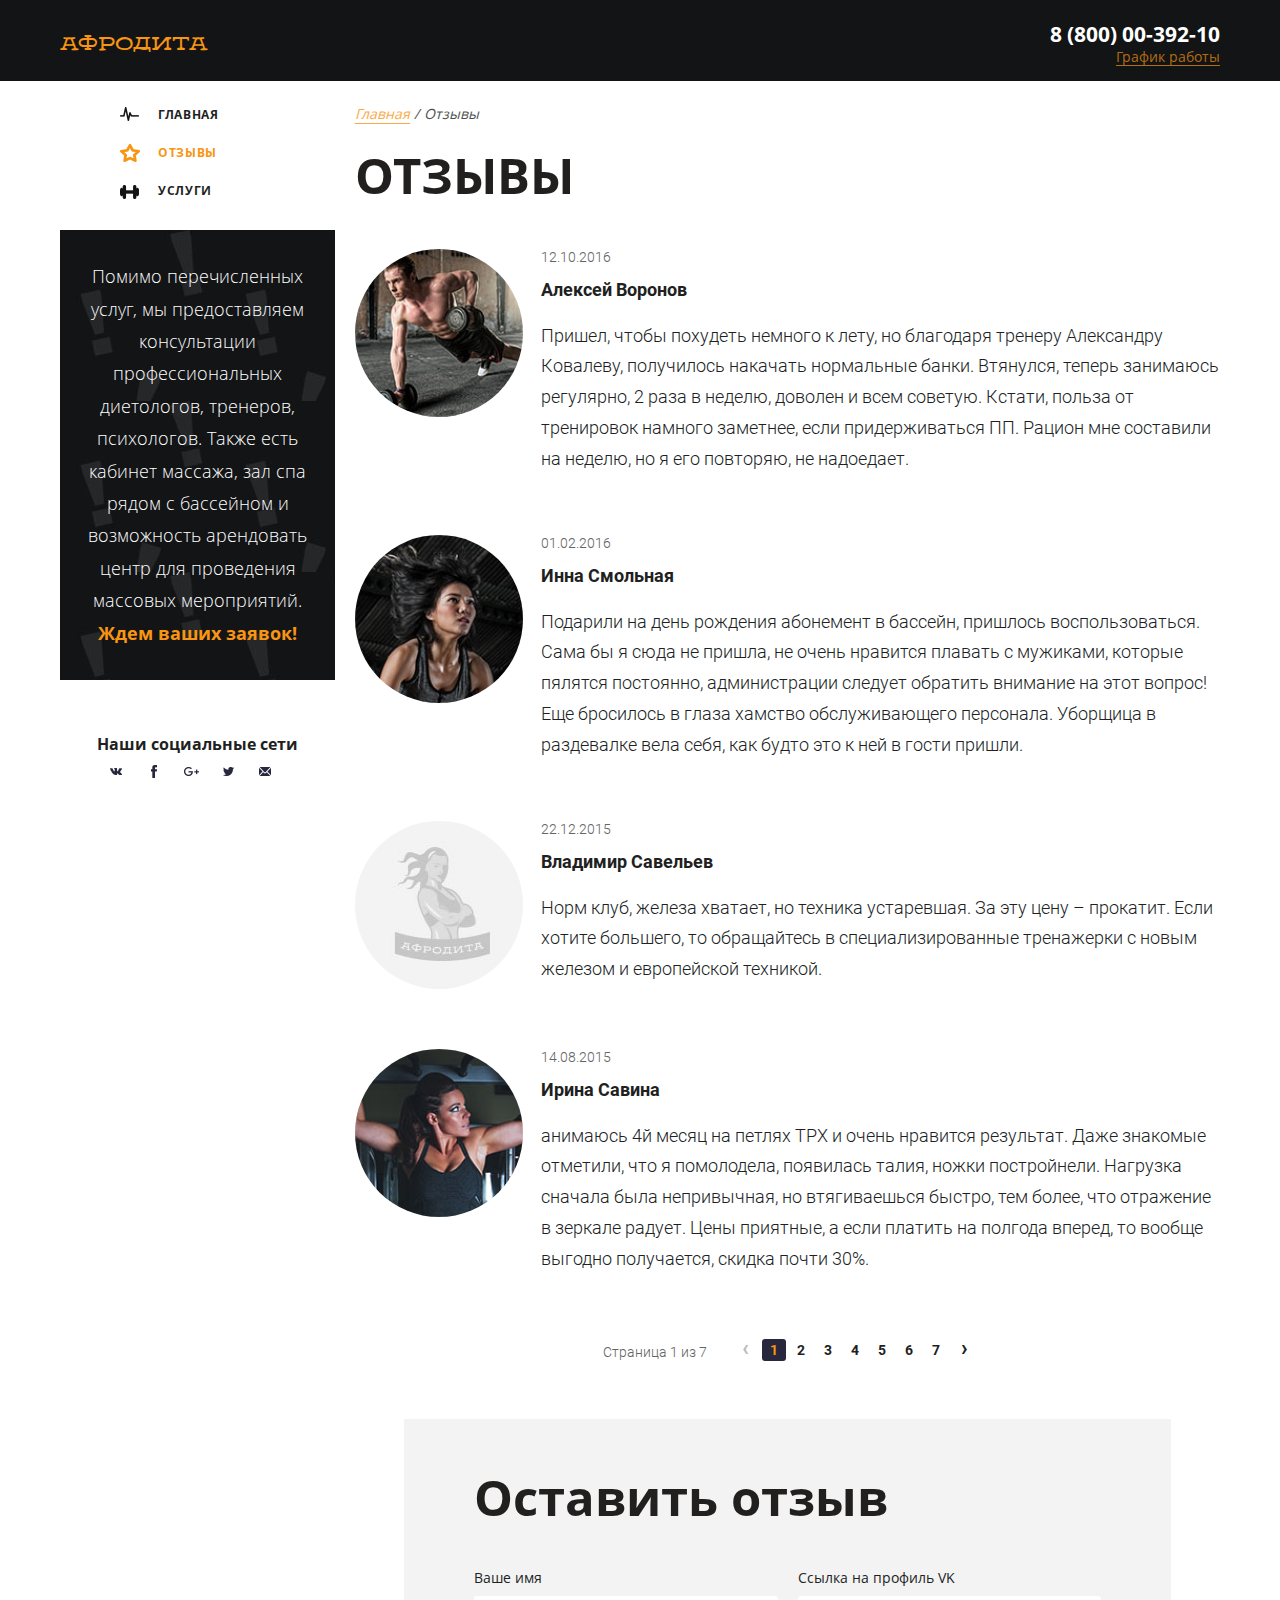
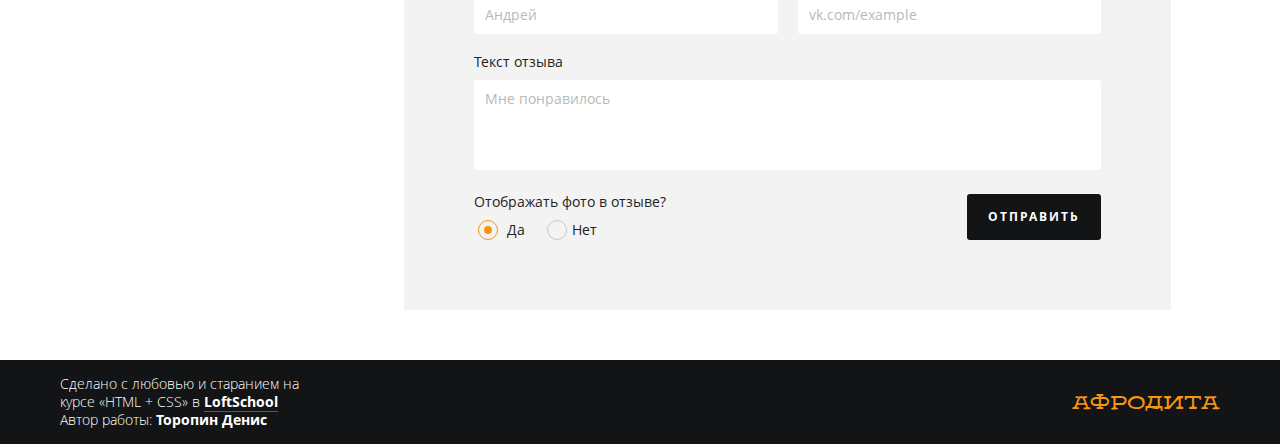
==== commit 7ce84004: "made a modified layout" ====
--- a/comments.html
+++ b/comments.html
@@ -6,7 +6,7 @@
 	<meta name="viewport" content="width=device-width, initial-scale=1.0">
 	<meta http-equiv="X-UA-Compatible" content="ie=edge">
 	<link rel="stylesheet" href="css/style.min.css">
-	<title>Fitness | Отзывы</title>
+	<title>Афродита | Отзывы</title>
 </head>
 
 <body>
@@ -15,199 +15,233 @@
 			<div class="container">
 				<a href="main.html" class="logo">Афродита</a>
 
-				<nav class="menu">
-					<ul class="menu__list">
-						<li class="menu__item">
-							<a href="main.html" class="menu__link menu__link--disp">Главная</a>
-						</li>
-						<li class="menu__item active">
-							<a href="#" class="menu__link menu__link--star">Отзывы</a>
-						</li>
-						<li class="menu__item">
-							<a href="services.html" class="menu__link menu__link--service">Услуги</a>
-						</li>
-					</ul>
-				</nav>
-
 				<address class="contacts">
 					<a href="tel:+78000039210" class="contacts__phone">8 (800) 00-392-10</a>
-					<span class="contacts__timework">График работы</span>
-					<div class="contacts__popup">
-						<div class="contacts__popup-days">пн-вс: 09:00-20:00</div>
-						<div class="contacts__popup-dinner">обед: 14:00-14:30</div>
-					</div><!-- .contacts__popup -->
+					<div class="contacts__timework">
+						График работы
+						<div class="contacts__popup">
+							<div class="contacts__popup-block">
+								<div class="contacts__popup-days">пн-вс: 09:00-20:00</div>
+								<div class="contacts__popup-dinner">обед: 14:00-14:30</div>
+							</div><!-- .contacts__popup-block -->
+						</div><!-- .contacts__popup -->
+					</div><!-- .contacts__timework -->
 				</address><!-- .contacts -->
 			</div><!-- .container -->
 		</header>
 
-		<main class="center">
-			<div class="container container--block">
-
-				<ul class="breadcrumbs">
-					<li class="breadcrumbs__item">
-						<a href="main.html" class="breadcrumbs__link">Главная</a>
-					</li>
-					<li class="breadcrumbs__item">
-						<span class="breadcrumbs__current">Отзывы</span>
-					</li>
-				</ul><!-- .breadcrumbs -->
-
-				<section class="comments">
-					<h1 class="section-title">Отзывы</h1>
-
-					<ul class="review">
-						<li class="review__item">
-							<div class="review__img">
-								<img src="images/comment1.jpg" alt="Алексей">
-							</div>
-							<div class="review__block">
-								<time datetime="2016-10-12" class="review__date">12.10.2016</time>
-								<h3 class="review__title">Алексей Воронов</h3>
-								<p class="review__text">
-									Пришел, чтобы похудеть немного к лету, но благодаря тренеру Александру Ковалеву, получилось накачать
-									нормальные банки. Втянулся, теперь занимаюсь регулярно, 2 раза в неделю, доволен и всем советую.
-									Кстати, польза от тренировок намного заметнее, если придерживаться ПП. Рацион мне составили на
-									неделю,
-									но я его повторяю, не надоедает.
-								</p>
-							</div><!-- .review__block -->
+		<div class="center">
+			<div class="container">
+
+				<aside class="sidebar">
+					<nav class="menu">
+						<ul class="menu__list">
+							<li class="menu__item">
+								<a href="main.html" class="menu__link menu__link--disp">Главная</a>
+							</li>
+							<li class="menu__item active">
+								<a href="#" class="menu__link menu__link--star">Отзывы</a>
+							</li>
+							<li class="menu__item">
+								<a href="services.html" class="menu__link menu__link--service">Услуги</a>
+							</li>
+						</ul>
+					</nav>
+
+					<div class="sentence">
+						<div class="sentence__container">
+							<p class="sentence__text">
+								Помимо перечисленных услуг, мы предоставляем консультации профессиональных диетологов, тренеров,
+								психологов.
+								Также есть кабинет массажа, зал спа рядом с бассейном и возможность арендовать центр для проведения
+								массовых
+								мероприятий.
+								<a href="#" class="sentence__discount">Ждем ваших заявок!</a>
+							</p>
+						</div><!-- .sentence__container -->
+					</div><!-- .sentence -->
+
+					<div class="social">
+						<h3 class="social__title">Наши социальные сети</h3>
+
+						<ul class="social__list">
+							<li class="social__item">
+								<a href="#" class="social__link social__link--vk"></a>
+							</li>
+							<li class="social__item">
+								<a href="#" class="social__link social__link--fb"></a>
+							</li>
+							<li class="social__item">
+								<a href="#" class="social__link social__link--gplus"></a>
+							</li>
+							<li class="social__item">
+								<a href="#" class="social__link social__link--tw"></a>
+							</li>
+							<li class="social__item">
+								<a href="#" class="social__link social__link--email"></a>
+							</li>
+						</ul>
+					</div><!-- .social -->
+				</aside>
+
+				<main class="content">
+					<ul class="breadcrumbs">
+						<li class="breadcrumbs__item">
+							<a href="main.html" class="breadcrumbs__link">Главная</a>
 						</li>
-
-						<li class="review__item">
-							<div class="review__img">
-								<img src="images/comment2.jpg" alt="Инна">
-							</div>
-							<div class="review__block">
-								<time datetime="2016-02-01" class="review__date">01.02.2016</time>
-								<h3 class="review__title">Инна Смольная</h3>
-								<p class="review__text">
-									Подарили на день рождения абонемент в бассейн, пришлось воспользоваться. Сама бы я сюда не пришла,
-									не
-									очень нравится плавать с мужиками, которые пялятся постоянно, администрации следует обратить
-									внимание
-									на этот вопрос! Еще бросилось в глаза хамство обслуживающего персонала. Уборщица в раздевалке вела
-									себя, как будто это к ней в гости пришли.
-								</p>
-							</div><!-- .review__block -->
+						<li class="breadcrumbs__item">
+							<span class="breadcrumbs__current">Отзывы</span>
 						</li>
-
-						<li class="review__item">
-							<div class="review__img"></div>
-							<div class="review__block">
-								<time datetime="2015-12-22" class="review__date">22.12.2015</time>
-								<h3 class="review__title">Владимир Савельев</h3>
-								<p class="review__text">
-									Норм клуб, железа хватает, но техника устаревшая. За эту цену – прокатит. Если хотите большего, то
-									обращайтесь в специализированные тренажерки с новым железом и европейской техникой.
-								</p>
-							</div><!-- .review__block -->
-						</li>
-
-						<li class="review__item">
-							<div class="review__img">
-								<img src="images/comment3.jpg" alt="Ирина">
-							</div>
-							<div class="review__block">
-								<time datetime="2015-08-14" class="review__date">14.08.2015</time>
-								<h3 class="review__title">Ирина Савина</h3>
-								<p class="review__text">
-									анимаюсь 4й месяц на петлях ТРХ и очень нравится результат. Даже знакомые отметили, что я
-									помолодела,
-									появилась талия, ножки постройнели. Нагрузка сначала была непривычная, но втягиваешься быстро, тем
-									более, что отражение в зеркале радует. Цены приятные, а если платить на полгода вперед, то вообще
-									выгодно получается, скидка почти 30%.
-								</p>
-							</div><!-- .review__block -->
-						</li>
-					</ul><!-- .review -->
-
-					<div class="pagination">
-						<span class="pagination__text">Страница 1 из 7</span>
-						<div class="pagination__navbar">
-							<a href="#" class="pagination__control disabled">&lsaquo;</a>
-							<ul class="pagination__list">
-								<li class="pagination__item active"><a href="#" class="pagination__link">1</a></li>
-								<li class="pagination__item"><a href="#" class="pagination__link">2</a></li>
-								<li class="pagination__item"><a href="#" class="pagination__link">3</a></li>
-								<li class="pagination__item"><a href="#" class="pagination__link">4</a></li>
-								<li class="pagination__item"><a href="#" class="pagination__link">5</a></li>
-								<li class="pagination__item"><a href="#" class="pagination__link">6</a></li>
-								<li class="pagination__item"><a href="#" class="pagination__link">7</a></li>
-							</ul>
-							<a href="#" class="pagination__control">&rsaquo;</a>
-						</div><!-- .pagination__navbar -->
-					</div><!-- .pagination -->
-				</section><!-- .comments -->
+					</ul><!-- .breadcrumbs -->
+
+					<section class="comments">
+						<h1 class="section-title">Отзывы</h1>
+
+						<ul class="review">
+							<li class="review__item">
+								<div class="review__img">
+									<img src="images/comment1.jpg" alt="Алексей">
+								</div>
+								<div class="review__block">
+									<time datetime="2016-10-12" class="review__date">12.10.2016</time>
+									<h3 class="review__title">Алексей Воронов</h3>
+									<p class="review__text">
+										Пришел, чтобы похудеть немного к лету, но благодаря тренеру Александру Ковалеву, получилось накачать
+										нормальные банки. Втянулся, теперь занимаюсь регулярно, 2 раза в неделю, доволен и всем советую.
+										Кстати, польза от тренировок намного заметнее, если придерживаться ПП. Рацион мне составили на
+										неделю,
+										но я его повторяю, не надоедает.
+									</p>
+								</div><!-- .review__block -->
+							</li>
+
+							<li class="review__item">
+								<div class="review__img">
+									<img src="images/comment2.jpg" alt="Инна">
+								</div>
+								<div class="review__block">
+									<time datetime="2016-02-01" class="review__date">01.02.2016</time>
+									<h3 class="review__title">Инна Смольная</h3>
+									<p class="review__text">
+										Подарили на день рождения абонемент в бассейн, пришлось воспользоваться. Сама бы я сюда не пришла,
+										не
+										очень нравится плавать с мужиками, которые пялятся постоянно, администрации следует обратить
+										внимание
+										на этот вопрос! Еще бросилось в глаза хамство обслуживающего персонала. Уборщица в раздевалке вела
+										себя, как будто это к ней в гости пришли.
+									</p>
+								</div><!-- .review__block -->
+							</li>
+
+							<li class="review__item">
+								<div class="review__img"></div>
+								<div class="review__block">
+									<time datetime="2015-12-22" class="review__date">22.12.2015</time>
+									<h3 class="review__title">Владимир Савельев</h3>
+									<p class="review__text">
+										Норм клуб, железа хватает, но техника устаревшая. За эту цену – прокатит. Если хотите большего, то
+										обращайтесь в специализированные тренажерки с новым железом и европейской техникой.
+									</p>
+								</div><!-- .review__block -->
+							</li>
+
+							<li class="review__item">
+								<div class="review__img">
+									<img src="images/comment3.jpg" alt="Ирина">
+								</div>
+								<div class="review__block">
+									<time datetime="2015-08-14" class="review__date">14.08.2015</time>
+									<h3 class="review__title">Ирина Савина</h3>
+									<p class="review__text">
+										анимаюсь 4й месяц на петлях ТРХ и очень нравится результат. Даже знакомые отметили, что я
+										помолодела,
+										появилась талия, ножки постройнели. Нагрузка сначала была непривычная, но втягиваешься быстро, тем
+										более, что отражение в зеркале радует. Цены приятные, а если платить на полгода вперед, то вообще
+										выгодно получается, скидка почти 30%.
+									</p>
+								</div><!-- .review__block -->
+							</li>
+						</ul><!-- .review -->
+
+						<div class="pagination">
+							<span class="pagination__text">Страница 1 из 7</span>
+							<div class="pagination__navbar">
+								<a href="#" class="pagination__control disabled">&lsaquo;</a>
+								<ul class="pagination__list">
+									<li class="pagination__item active"><a href="#" class="pagination__link">1</a></li>
+									<li class="pagination__item"><a href="#" class="pagination__link">2</a></li>
+									<li class="pagination__item"><a href="#" class="pagination__link">3</a></li>
+									<li class="pagination__item"><a href="#" class="pagination__link">4</a></li>
+									<li class="pagination__item"><a href="#" class="pagination__link">5</a></li>
+									<li class="pagination__item"><a href="#" class="pagination__link">6</a></li>
+									<li class="pagination__item"><a href="#" class="pagination__link">7</a></li>
+								</ul>
+								<a href="#" class="pagination__control">&rsaquo;</a>
+							</div><!-- .pagination__navbar -->
+						</div><!-- .pagination -->
+					</section><!-- .comments -->
+
+					<section class="feedback">
+						<div class="container-form">
+							<h2 class="section-title section-title--form">Оставить отзыв</h2>
+
+							<form class="feedback-form">
+								<div class="feedback-form__row">
+									<label class="feedback-form__item">
+										<span class="feedback-form__head">Ваше имя</span>
+										<input type="text" name="username" class="feedback-form__input" required placeholder="Андрей">
+									</label>
+
+									<label class="feedback-form__item">
+										<span class="feedback-form__head">Ссылка на профиль VK</span>
+										<input type="text" name="userurl" class="feedback-form__input" required
+											placeholder="vk.com/example">
+									</label>
+								</div><!-- .feedback-form__row -->
+
+								<div class="feedback-form__row">
+									<label class="feedback-form__item">
+										<span class="feedback-form__head">Текст отзыва</span>
+										<textarea name="usertext" class="feedback-form__input feedback-form__input--textarea" required
+											placeholder="Мне понравилось"></textarea>
+									</label>
+								</div><!-- .feedback-form__row -->
+
+								<div class="feedback-form__row">
+									<div class="feedback-form__item">
+										<span class="feedback-form__head">Отображать фото в отзыве?</span>
+
+										<div class="feedback-form__radio-block">
+											<label class="feedback-form__radio-item" tabindex="0">
+												<input type="radio" name="onphoto" value="yes" class="feedback-form__radio-input" checked>
+												<span class="feedback-form__radio-custom">
+													<span class="feedback-form__radio-center"></span>
+												</span>
+												Да
+											</label>
+
+											<label class="feedback-form__radio-item" tabindex="0">
+												<input type="radio" name="onphoto" value="no" class="feedback-form__radio-input">
+												<span class="feedback-form__radio-custom">
+													<span class="feedback-form__radio-center"></span>
+												</span>
+												Нет
+											</label>
+										</div><!-- .feedback-form__radio-block -->
+									</div><!-- .feedback-form__item -->
+
+									<div class="feedback-form__buttons">
+										<button type="submit" class="feedback-form__btn">Отправить</button>
+									</div>
+
+								</div><!-- .feedback-form__row -->
+							</form>
+						</div><!-- .container-form -->
+					</section><!-- .feedback -->
+				</main>
+
 			</div><!-- .container -->
-		</main><!-- .center -->
-
-		<div class="sentence">
-			<div class="sentence__container">
-				<p class="sentence__text">
-					Помимо перечисленных услуг, мы предоставляем консультации профессиональных диетологов, тренеров, психологов.
-					Также есть кабинет массажа, зал спа рядом с бассейном и возможность арендовать центр для проведения массовых
-					мероприятий.
-					<a href="#" class="sentence__discount">Ждем ваших заявок!</a>
-				</p>
-			</div><!-- .sentence__container -->
-		</div><!-- .sentence -->
-
-		<section class="feedback">
-			<div class="container-form">
-				<h2 class="section-title section-title--form">Оставить отзыв</h2>
-
-				<form class="feedback-form">
-					<div class="feedback-form__row">
-						<label class="feedback-form__item">
-							<span class="feedback-form__head">Ваше имя</span>
-							<input type="text" name="username" class="feedback-form__input" required placeholder="Андрей">
-						</label>
-
-						<label class="feedback-form__item">
-							<span class="feedback-form__head">Ссылка на профиль VK</span>
-							<input type="text" name="userurl" class="feedback-form__input" required placeholder="vk.com/example">
-						</label>
-					</div><!-- .feedback-form__row -->
-
-					<div class="feedback-form__row">
-						<label class="feedback-form__item">
-							<span class="feedback-form__head">Текст отзыва</span>
-							<textarea name="usertext" class="feedback-form__input feedback-form__input--textarea" required
-								placeholder="Мне понравилось"></textarea>
-						</label>
-					</div><!-- .feedback-form__row -->
-
-					<div class="feedback-form__row">
-						<div class="feedback-form__item">
-							<span class="feedback-form__head">Отображать фото в отзыве?</span>
-
-							<div class="feedback-form__radio-block">
-								<label class="feedback-form__radio-item" tabindex="0">
-									<input type="radio" name="onphoto" value="yes" class="feedback-form__radio-input" checked>
-									<span class="feedback-form__radio-custom">
-										<span class="feedback-form__radio-center"></span>
-									</span>
-									Да
-								</label>
-
-								<label class="feedback-form__radio-item" tabindex="0">
-									<input type="radio" name="onphoto" value="no" class="feedback-form__radio-input">
-									<span class="feedback-form__radio-custom">
-										<span class="feedback-form__radio-center"></span>
-									</span>
-									Нет
-								</label>
-							</div><!-- .feedback-form__radio-block -->
-						</div><!-- .feedback-form__item -->
-
-						<div class="feedback-form__buttons">
-							<button type="submit" class="feedback-form__btn">Отправить</button>
-						</div>
-
-					</div><!-- .feedback-form__row -->
-				</form>
-			</div><!-- .container-form -->
-		</section><!-- .feedback -->
+		</div><!-- .center -->
 
 		<footer class="footer">
 			<div class="container">
@@ -222,28 +256,6 @@
 				</div><!-- .info -->
 
 				<a href="main.html" class="logo">Афродита</a>
-
-				<div class="social">
-					<h3 class="social__title">Наши социальные сети</h3>
-
-					<ul class="social__list">
-						<li class="social__item">
-							<a href="#" class="social__link social__link--vk"></a>
-						</li>
-						<li class="social__item">
-							<a href="#" class="social__link social__link--fb"></a>
-						</li>
-						<li class="social__item">
-							<a href="#" class="social__link social__link--gplus"></a>
-						</li>
-						<li class="social__item">
-							<a href="#" class="social__link social__link--tw"></a>
-						</li>
-						<li class="social__item">
-							<a href="#" class="social__link social__link--email"></a>
-						</li>
-					</ul>
-				</div><!-- .social -->
 			</div><!-- .container -->
 		</footer>
 	</div><!-- .wrapper -->
--- a/css/style.min.css
+++ b/css/style.min.css
@@ -1 +1 @@
-@import 'normalize.8.0.1.min.css';@font-face{font-family:'GoraFree';src:url('../fonts/GoraFree-Regular.woff2') format('woff2'),url('../fonts/GoraFree-Regular.woff') format('woff');font-weight:normal;font-style:normal}@font-face{font-family:'Roboto';src:url('../fonts/Roboto-Bold.woff2') format('woff2'),url('../fonts/Roboto-Bold.woff') format('woff');font-weight:bold;font-style:normal}@font-face{font-family:'OpenSans';src:url('../fonts/OpenSans-Light.woff2') format('woff2'),url('../fonts/OpenSans-Light.woff') format('woff');font-weight:300;font-style:normal}@font-face{font-family:'OpenSans';src:url('../fonts/OpenSans-Bold.woff2') format('woff2'),url('../fonts/OpenSans-Bold.woff') format('woff');font-weight:bold;font-style:normal}@font-face{font-family:'OpenSans';src:url('../fonts/OpenSans-ExtraBold.woff2') format('woff2'),url('../fonts/OpenSans-ExtraBold.woff') format('woff');font-weight:800;font-style:normal}@font-face{font-family:'OpenSans';src:url('../fonts/OpenSans-Regular.woff2') format('woff2'),url('../fonts/OpenSans-Regular.woff') format('woff');font-weight:normal;font-style:normal}@font-face{font-family:'Roboto';src:url('../fonts/Roboto-Light.woff2') format('woff2'),url('../fonts/Roboto-Light.woff') format('woff');font-weight:300;font-style:normal}ul{padding:0;margin:0}ul li{list-style-type:none}p,h1,h2,h3,h4{margin:0;padding:0}a{color:inherit;outline:none;text-decoration:none}html,body{height:100%}body{font-family:'OpenSans',sans-serif;font-size:14px;color:#221f1f}.wrapper{min-width:1100px;height:100%;display:-webkit-box;display:flex;-webkit-box-orient:vertical;-webkit-box-direction:normal;flex-direction:column}.container{padding-left:20px;padding-right:20px;max-width:1060px;margin:0 auto}.container--block{box-sizing:border-box;padding:0 110px 50px}.container-form{max-width:560px;padding:50px 70px;margin:0 auto;background:#f3f3f3;box-sizing:border-box}.header,.features,.footer{background:#131415;color:#fff}.header{padding-top:20px;padding-bottom:15px;margin-bottom:80px}.header>.container,.footer>.container{display:-webkit-box;display:flex;-webkit-box-pack:justify;justify-content:space-between;-webkit-box-align:center;align-items:center}.banner{height:486px;background:url(../images/banner.jpg) no-repeat center;margin-bottom:60px}.section-title{font-size:3.5em;font-weight:700;text-transform:uppercase;margin-bottom:45px}.section-title--center{text-align:center}.section-title--form{text-transform:none}.news{padding:65px 0}.news__block{display:-webkit-box;display:flex}.news__article{width:83.02%;margin-right:25px}.feedback{margin-bottom:50px}.footer{margin-top:auto;padding:15px 0}.iconsheet,.menu__link,.social__link{background-image:url(../images/spritesheet.png);background-repeat:no-repeat}.intro{min-width:0;-webkit-box-pack:center;justify-content:center;-webkit-box-align:center;align-items:center;background:url(../images/intro_bg.jpg) center;background-size:cover}.intro__block{position:relative;text-align:center;opacity:0;-webkit-animation:intro .6s 1s ease-in;animation:intro .6s 1s ease-in;-webkit-animation-fill-mode:forwards;animation-fill-mode:forwards}.intro__logo{margin-bottom:30px}.intro__logo>img{display:block;width:100%;height:auto}.intro__link{display:block;padding:13px 20px;border:3px solid #f89513;background-color:#f89513;border-radius:3px;color:#fff;font-size:.8571em;letter-spacing:1px;font-weight:700;text-transform:uppercase;-webkit-transition:.25s all linear;transition:.25s all linear}.intro__link:hover{border:3px solid #131415;background-color:#131415;color:#fff}@-webkit-keyframes intro{0%{opacity:.3;-webkit-transform:scale(.5);transform:scale(.5)}25%{opacity:.7;-webkit-transform:scale(1.02);transform:scale(1.02)}50%{-webkit-transform:scale(.95);transform:scale(.95)}75%{-webkit-transform:scale(1.015);transform:scale(1.015)}100%{opacity:1;-webkit-transform:scale(1);transform:scale(1)}}@keyframes intro{0%{opacity:.3;-webkit-transform:scale(.5);transform:scale(.5)}25%{opacity:.7;-webkit-transform:scale(1.02);transform:scale(1.02)}50%{-webkit-transform:scale(.95);transform:scale(.95)}75%{-webkit-transform:scale(1.015);transform:scale(1.015)}100%{opacity:1;-webkit-transform:scale(1);transform:scale(1)}}.logo{color:#f89513;font-family:'GoraFree',serif;font-size:1.286em;text-transform:uppercase}.menu__list{display:-webkit-box;display:flex;-webkit-box-pack:justify;justify-content:space-between;font-size:.8571em;font-weight:700;letter-spacing:.7px;text-transform:uppercase}.menu__item{margin-left:25px}.menu__item:first-child{margin-left:0}.menu__item.active>.menu__link{pointer-events:none}.menu__link{display:block;padding:10px 10px 10px 40px}.menu__link--disp{background-position:-10px -1px}.menu__link--star{background-position:-10px -230px}.menu__link--service{background-position:-10px -160px}.menu__item.active>.menu__link,.menu__link:hover{color:#f89513}.menu__item.active>.menu__link--disp,.menu__link--disp:hover{background-position:-10px -35px}.menu__item.active>.menu__link--star,.menu__link--star:hover{background-position:-10px -268px}.menu__item.active>.menu__link--service,.menu__link--service:hover{background-position:-10px -194px}.contacts{font-style:normal;text-align:right;position:relative}.contacts__phone{display:block;font-size:1.5em;font-weight:700;margin-bottom:5px}.contacts__timework{opacity:.7;font-weight:700;color:#f89513;border-bottom:1px solid #f89513;-webkit-transition:.2s all linear;transition:.2s all linear;cursor:pointer}.contacts__timework:hover{color:#fff;border-bottom:1px solid #fff}.contacts__timework:hover+.contacts__popup{display:block}.contacts__popup{display:none;position:absolute;top:65px;left:28px;padding:15px 10px;border-radius:3px;box-shadow:2.5px 4.3px 5px rgba(0,0,0,0.2);text-align:left}.contacts__popup-days{color:#f89513;font-weight:700;margin-bottom:10px;white-space:nowrap}.contacts__popup-dinner{color:#221f1f}.contacts__popup::before{content:'';display:inline-block;position:absolute;top:-13px;right:0;width:0;height:0;border-style:solid;border-width:0 13px 14px 13px;border-radius:4px;border-color:transparent transparent #ffffff transparent}.features{padding-top:60px;padding-bottom:80px}.features__list{display:-webkit-box;display:flex;justify-content:space-around}.features__item{max-width:206px;padding:0 20px}.features__img{width:68px;height:68px;border-radius:50%;margin:0 auto;margin-bottom:35px;background:#f89513;display:-webkit-box;display:flex;-webkit-box-pack:center;justify-content:center;-webkit-box-align:center;align-items:center}.features__head{font-size:.7857em;font-weight:700;text-transform:uppercase;text-align:center;letter-spacing:3px;margin-bottom:30px}.features__subs,.features__plus{font-size:1.286em;margin-bottom:18px}.features__subs{text-align:center;line-height:1.5}.features__plus::before{content:"\2022";color:#fff;margin-right:30px}.review__item{margin-bottom:60px;display:-webkit-box;display:flex;-webkit-box-pack:justify;justify-content:space-between}.review__img{width:160px;height:160px;border-radius:50%;margin-right:18px;overflow:hidden;background:url(../images/comment0.jpg) center}.review__img>img{display:block;width:100%;height:auto}.review__block{width:79.55%;font-family:'Roboto',sans-serif}.review__date{display:block;color:#656464;margin-bottom:15px}.review__title,.review__text{color:#221f1f;font-size:1.286em}.review__title{font-weight:700;margin-bottom:20px}.review__text{font-weight:300;line-height:1.714}.news-top{width:15.09%}.news-top__title{color:#221f1f;font-size:.8571em;letter-spacing:3px;text-transform:uppercase;margin-bottom:20px}.news-top__month{display:block;color:#656464;margin-top:10px}.news-top__item{margin-bottom:20px}.news-top__img{display:block;width:100%;height:auto;opacity:.8;-webkit-transition:.25s opacity linear;transition:.25s opacity linear}.news-top__link:hover>.news-top__img{opacity:1}.pagination{text-align:center;width:380px;margin:0 auto;font-family:'Roboto',sans-serif;display:-webkit-box;display:flex;-webkit-box-pack:justify;justify-content:space-between}.pagination__text{color:#656464;font-weight:300;padding:9px 5px}.pagination__navbar{color:#221f1f}.pagination__list,.pagination__item{display:inline-block}.pagination__control,.pagination__link{font-weight:700}.pagination__control{font-size:1.571em;padding:5px 10px}.pagination__control.disabled{opacity:.3;pointer-events:none}.pagination__item{font-size:1em}.pagination__item.active{background-color:#27273e;border-radius:3px;color:#f89513}.pagination__item.active>.pagination__link{pointer-events:none}.pagination__link{display:block;padding:3px 8px}.pagination__link:hover{color:#f89513}.info{color:#fff;font-weight:300}.info__text{width:245px;line-height:1.3}.info__link{font-weight:700;-webkit-transition:.2s all linear;transition:.2s all linear}.info__link:hover{color:#f89513}.info__link--school{border-bottom:1px solid rgba(255,255,255,0.3)}.info__link--school:hover{border-bottom:1px solid rgba(248,149,19,0.3)}.social__title{margin-bottom:7px}.social__item{display:inline-block;margin-right:13px;background:#ffffff;border-radius:50%;-webkit-transition:.2s all linear;transition:.2s all linear}.social__item:hover{background:#f89513}.social__link{display:block;width:20px;height:20px}.social__link--vk{background-position:-7px -335px}.social__link--fb{background-position:-3px -104px}.social__link--gplus{background-position:-7px -134px}.social__link--tw{background-position:-5px -307px}.social__link--email{background-position:-6px -72px}.breadcrumbs{display:-webkit-box;display:flex;font-style:italic;opacity:.8;margin-bottom:25px}.breadcrumbs__item::after{content:'/';margin-right:5px}.breadcrumbs__item:last-child::after{content:''}.breadcrumbs__link{color:#f89513;border-bottom:1px solid #f89513}.sentence{font-size:1.286em;color:#fff;margin-bottom:55px;background:url(../images/discount_bg.jpg) repeat;padding:20px 0}.sentence__container{width:650px;margin:0 auto}.sentence__text{font-weight:300;line-height:1.8}.sentence__discount{color:#f89513;font-weight:700}.sentence__discount:hover{border-bottom:1px dashed #f89513}.feedback-form__row{display:-webkit-box;display:flex;-webkit-box-pack:justify;justify-content:space-between;-webkit-box-align:end;align-items:flex-end;margin-bottom:20px}.feedback-form__item{display:block;-webkit-box-flex:1;flex:1;margin-right:20px}.feedback-form__item:last-child{margin-right:0}.feedback-form__head{display:block;margin-bottom:10px}.feedback-form__input{width:100%;outline:none;background-color:white;border:1px solid transparent;border-radius:3px;box-sizing:border-box;padding:10px}.feedback-form__input::-webkit-input-placeholder{opacity:.5}.feedback-form__input:-ms-input-placeholder{opacity:.5}.feedback-form__input::placeholder{opacity:.5}.feedback-form__input--textarea{resize:none;height:90px}.feedback-form__input:focus{border:1px solid #f89513}.feedback-form__radio-block{display:-webkit-box;display:flex}.feedback-form__radio-item{width:55px;margin-right:15px;display:-webkit-box;display:flex;justify-content:space-around;-webkit-box-align:center;align-items:center}.feedback-form__radio-input{position:absolute;z-index:-1;opacity:0}.feedback-form__radio-input:checked+.feedback-form__radio-custom{border:1px solid #f89513}.feedback-form__radio-input:checked+.feedback-form__radio-custom>.feedback-form__radio-center{background:#f89513}.feedback-form__radio-custom{position:relative;width:18px;height:18px;border-radius:50%;border:1px solid #c9c9c9}.feedback-form__radio-custom>.feedback-form__radio-center{position:absolute;top:5px;left:5px;display:block;width:8px;height:8px;border-radius:50%}.feedback-form__btn{padding:16px 21px;background-color:#131415;border-radius:3px;color:#fff;outline:none;border:none;cursor:pointer;font-size:.8571em;font-weight:700;letter-spacing:2px;text-transform:uppercase;-webkit-transition:.15s background-color linear;transition:.15s background-color linear}.feedback-form__btn:hover{background-color:#f89513}.feedback-form__btn:active{box-shadow:inset 0 0 5px #5e5e5e}.services{margin-bottom:25px}.services__block{display:-webkit-box;display:flex;flex-wrap:wrap;-webkit-box-pack:justify;justify-content:space-between}.services__item{width:261px;margin-bottom:45px}.services__img{position:relative;width:252px;height:155px;border-radius:3px;margin-bottom:25px;overflow:hidden}.services__img>img{width:100%}.services__overlay{display:-webkit-box;display:flex;-webkit-box-pack:center;justify-content:center;-webkit-box-align:center;align-items:center;padding:10px;position:absolute;top:0;bottom:0;left:0;right:0;border-radius:3px;background-color:rgba(0,0,0,0.52);color:#fff;-webkit-transition:.25s opacity linear;transition:.25s opacity linear}.services__overlay:hover{opacity:0}.services__title{font-size:1.714em;font-weight:700;text-transform:uppercase;line-height:1.4em;color:#fff}.services__vip{display:block;color:#ec1e79}.services__head{font-size:1.286em;font-weight:700;margin-bottom:20px}.services__text{line-height:1.4em}.partners__list{display:-webkit-box;display:flex;flex-wrap:wrap;-webkit-box-align:center;align-items:center}.partners__item{margin-bottom:50px;width:280px;text-align:center}.partners__link{-webkit-filter:grayscale(1);filter:grayscale(1);-webkit-transition:.25s all linear;transition:.25s all linear}.partners__link:hover{-webkit-filter:grayscale(0);filter:grayscale(0)}+@import 'normalize.8.0.1.min.css';@font-face{font-family:'GoraFree';src:url('../fonts/GoraFree-Regular.woff2') format('woff2'),url('../fonts/GoraFree-Regular.woff') format('woff');font-weight:normal;font-style:normal}@font-face{font-family:'Roboto';src:url('../fonts/Roboto-Bold.woff2') format('woff2'),url('../fonts/Roboto-Bold.woff') format('woff');font-weight:bold;font-style:normal}@font-face{font-family:'OpenSans';src:url('../fonts/OpenSans-Light.woff2') format('woff2'),url('../fonts/OpenSans-Light.woff') format('woff');font-weight:300;font-style:normal}@font-face{font-family:'OpenSans';src:url('../fonts/OpenSans-Bold.woff2') format('woff2'),url('../fonts/OpenSans-Bold.woff') format('woff');font-weight:bold;font-style:normal}@font-face{font-family:'OpenSans';src:url('../fonts/OpenSans-ExtraBold.woff2') format('woff2'),url('../fonts/OpenSans-ExtraBold.woff') format('woff');font-weight:800;font-style:normal}@font-face{font-family:'OpenSans';src:url('../fonts/OpenSans-Regular.woff2') format('woff2'),url('../fonts/OpenSans-Regular.woff') format('woff');font-weight:normal;font-style:normal}@font-face{font-family:'Roboto';src:url('../fonts/Roboto-Light.woff2') format('woff2'),url('../fonts/Roboto-Light.woff') format('woff');font-weight:300;font-style:normal}ul{padding:0;margin:0}ul li{list-style-type:none}p,h1,h2,h3,h4{margin:0;padding:0}a{color:inherit;outline:none;text-decoration:none}html,body{height:100%}body{font-family:'OpenSans',sans-serif;font-size:14px;color:#221f1f}.wrapper{min-width:1200px;height:100%;display:-webkit-box;display:flex;-webkit-box-orient:vertical;-webkit-box-direction:normal;flex-direction:column}.container{padding-left:20px;padding-right:20px;max-width:1160px;margin:0 auto}.container--block{box-sizing:border-box;padding:0 110px 50px}.container-form{max-width:767px;padding:50px 70px;margin:0 auto;background:#f3f3f3;box-sizing:border-box}.header,.features,.footer{background:#131415;color:#fff}.header{padding-top:20px;padding-bottom:15px;margin-bottom:15px}.header>.container,.footer>.container,.top>.container,.news__block,.center>.container{display:-webkit-box;display:flex;-webkit-box-pack:justify;justify-content:space-between}.header>.container,.footer>.container{-webkit-box-align:center;align-items:center}.top{margin-bottom:45px}.banner{height:486px;background:url(../images/banner.jpg) no-repeat center}.section-title{font-size:3.5em;font-weight:700;text-transform:uppercase;margin-bottom:45px}.section-title--center{text-align:center}.section-title--form{text-transform:none}.top__banner,.news__article,.content{width:74.57%}.feedback{margin-bottom:50px}.sidebar{width:23.71%}.content{padding-top:10px}.footer{margin-top:auto;padding:15px 0}.iconsheet,.social__link{background-image:url(../images/spritesheet.png);background-repeat:no-repeat}.intro{min-width:0;-webkit-box-pack:center;justify-content:center;-webkit-box-align:center;align-items:center;background:url(../images/intro_bg.jpg) center;background-size:cover}.intro__block{position:relative;text-align:center;opacity:0;-webkit-animation:intro .6s 1s ease-in;animation:intro .6s 1s ease-in;-webkit-animation-fill-mode:forwards;animation-fill-mode:forwards}.intro__logo{margin-bottom:30px}.intro__logo>img{display:block;width:100%;height:auto}.intro__link{display:block;padding:13px 20px;border:3px solid #f89513;background-color:#f89513;border-radius:3px;color:#fff;font-size:.8571em;letter-spacing:1px;font-weight:700;text-transform:uppercase;-webkit-transition:.25s all linear;transition:.25s all linear}.intro__link:hover{border:3px solid #131415;background-color:#131415}@-webkit-keyframes intro{0%{opacity:.3;-webkit-transform:scale(.5);transform:scale(.5)}25%{opacity:.7;-webkit-transform:scale(1.02);transform:scale(1.02)}50%{-webkit-transform:scale(.95);transform:scale(.95)}75%{-webkit-transform:scale(1.015);transform:scale(1.015)}100%{opacity:1;-webkit-transform:scale(1);transform:scale(1)}}@keyframes intro{0%{opacity:.3;-webkit-transform:scale(.5);transform:scale(.5)}25%{opacity:.7;-webkit-transform:scale(1.02);transform:scale(1.02)}50%{-webkit-transform:scale(.95);transform:scale(.95)}75%{-webkit-transform:scale(1.015);transform:scale(1.015)}100%{opacity:1;-webkit-transform:scale(1);transform:scale(1)}}.logo{color:#f89513;font-family:'GoraFree',serif;font-size:1.286em;text-transform:uppercase}.menu{margin-bottom:20px}.menu__list{font-size:.8571em;font-weight:700;letter-spacing:.7px;text-transform:uppercase;padding-left:50px}.menu__item.active>.menu__link{pointer-events:none}.menu__link{display:-webkit-box;display:flex;-webkit-box-align:center;align-items:center;padding:10px;color:#221f1f}.menu__link::before{content:'';display:inline-block;margin-right:18px;width:20px;height:18px;background-image:url(../images/spritesheet.png);background-repeat:no-repeat}.menu__link--disp::before{background-position:-10px -77px}.menu__link--star::before{background-position:-10px -381px}.menu__link--service::before{background-position:-10px -268px}.menu__item.active>.menu__link,.menu__link:hover{color:#f89513}.menu__item.active>.menu__link--disp::before,.menu__link--disp:hover::before{background-position:-10px -43px}.menu__item.active>.menu__link--star::before,.menu__link--star:hover::before{background-position:-10px -343px}.menu__item.active>.menu__link--service::before,.menu__link--service:hover::before{background-position:-10px -234px}.contacts{font-style:normal;text-align:right;position:relative}.contacts__phone{color:#fff;font-size:1.49em;font-weight:700;display:block;line-height:1.4}.contacts__timework{position:relative;display:inline-block;color:rgba(248,149,19,0.7);font-family:'OpenSans',sans-serif;border-bottom:1px solid rgba(248,149,19,0.7);-webkit-transition:.2s all linear;transition:.2s all linear;cursor:pointer}.contacts__timework:hover{color:rgba(255,255,255,0.7);border-bottom:1px solid rgba(255,255,255,0.7)}.contacts__timework:hover .contacts__popup{right:0;opacity:1}.contacts__popup{opacity:0;position:absolute;top:100%;right:9999px;z-index:5;-webkit-transition:.4s opacity ease;transition:.4s opacity ease;cursor:default}.contacts__popup::before{content:'';display:block;height:20px}.contacts__popup-block{width:125px;background:#fff;z-index:5;padding:15px 9px;border-radius:3px;text-align:left;box-shadow:2.5px 4.3px 5px rgba(0,0,0,0.2)}.contacts__popup-block::before{content:'';display:inline-block;position:absolute;top:8px;right:0;width:0;height:0;border-style:solid;border-width:0 13px 14px 13px;border-radius:3px;border-color:transparent transparent #ffffff transparent}.contacts__popup-days{color:#f89513;font-weight:700;margin-bottom:10px}.contacts__popup-dinner{color:#221f1f}.features{padding-top:60px;padding-bottom:80px}.features__list{display:-webkit-box;display:flex;justify-content:space-around}.features__item{padding:25px 35px 0;border:1px solid black}.features__title{font-size:1.286em;text-align:center;text-transform:uppercase;margin-bottom:30px}.features__head{font-size:.7857em;text-transform:uppercase;text-align:center;letter-spacing:3px;margin-bottom:20px}.features__subs,.features__plus{font-size:1.286em;margin-bottom:18px}.features__subs{text-align:center;line-height:1.5}.features__plus{display:-webkit-box;display:flex}.features__plus::before{content:"\2022";color:#000;margin-right:25px}.review__item{margin-bottom:60px;display:-webkit-box;display:flex;-webkit-box-pack:justify;justify-content:space-between}.review__img{width:170px;height:168px;border-radius:50%;margin-right:18px;overflow:hidden;background:url(../images/comment0.jpg) center}.review__img>img{display:block;width:100%}.review__block{width:79.55%;font-family:'Roboto',sans-serif}.review__date{display:block;color:#656464;margin-bottom:15px}.review__title,.review__text{color:#221f1f;font-size:1.286em}.review__title{font-weight:700;margin-bottom:20px}.review__text{font-weight:300;line-height:1.714}.news-top{width:23.71%;text-align:center}.news-top__list{width:61.82%;margin:0 auto 50px}.news-top__title{color:#221f1f;font-size:.8571em;letter-spacing:3px;text-transform:uppercase;margin-bottom:20px}.news-top__title:last-child{margin-bottom:0}.news-top__month{display:block;color:#656464;margin-top:10px}.news-top__item{margin-bottom:20px}.news-top__img{display:block;width:100%;height:auto;opacity:.8;-webkit-transition:.25s opacity linear;transition:.25s opacity linear}.news-top__link:hover>.news-top__img{opacity:1}.pagination{text-align:center;width:380px;margin:0 auto;font-family:'Roboto',sans-serif;display:-webkit-box;display:flex;-webkit-box-pack:justify;justify-content:space-between;margin-bottom:50px}.pagination__text{color:#656464;font-weight:300;padding:9px 5px}.pagination__navbar{color:#221f1f}.pagination__list,.pagination__item{display:inline-block}.pagination__control,.pagination__link{font-weight:700}.pagination__control{font-size:1.571em;padding:5px 10px}.pagination__control.disabled{opacity:.3;pointer-events:none}.pagination__item{font-size:1em}.pagination__item.active{background-color:#27273e;border-radius:3px;color:#f89513}.pagination__item.active>.pagination__link{pointer-events:none}.pagination__link{display:block;padding:3px 8px}.pagination__link:hover{color:#f89513}.info{color:#fff;font-weight:300}.info__text{width:245px;line-height:1.3}.info__link{font-weight:700;-webkit-transition:.2s all linear;transition:.2s all linear}.info__link:hover{color:#f89513}.info__link--school{border-bottom:1px solid rgba(255,255,255,0.3)}.info__link--school:hover{border-bottom:1px solid rgba(248,149,19,0.3)}.social{text-align:center}.social__title{margin-bottom:7px}.social__item{display:inline-block;margin-right:13px;background:#ffffff;border-radius:50%;-webkit-transition:.2s all linear;transition:.2s all linear}.social__item:hover{background:#f89513}.social__link{display:block;width:20px;height:20px}.social__link--vk{background-position:-7px -441px}.social__link--fb{background-position:-3px -137px}.social__link--gplus{background-position:-7px -168px}.social__link--tw{background-position:-5px -413px}.social__link--email{background-position:-6px -106px}.breadcrumbs{display:-webkit-box;display:flex;font-style:italic;opacity:.8;margin-bottom:25px}.breadcrumbs__item::after{content:'/';margin-right:5px}.breadcrumbs__item:last-child::after{content:''}.breadcrumbs__link{color:#f89513;border-bottom:1px solid #f89513}.sentence{font-size:1.286em;color:#fff;margin-bottom:55px;background:url(../images/discount_bg.jpg) repeat;padding:30px 25px;text-align:center}.sentence__text{font-weight:300;line-height:1.8}.sentence__discount{display:inline-block;color:#f89513;font-weight:700;border-bottom:1px dashed transparent}.sentence__discount:hover{border-bottom:1px dashed #f89513}.feedback-form__row{display:-webkit-box;display:flex;-webkit-box-pack:justify;justify-content:space-between;-webkit-box-align:end;align-items:flex-end;margin-bottom:20px}.feedback-form__item{display:block;-webkit-box-flex:1;flex:1;margin-right:20px}.feedback-form__item:last-child{margin-right:0}.feedback-form__head{display:block;margin-bottom:10px}.feedback-form__input{width:100%;outline:none;background-color:white;border:1px solid transparent;border-radius:3px;box-sizing:border-box;padding:10px}.feedback-form__input::-webkit-input-placeholder{opacity:.5}.feedback-form__input:-ms-input-placeholder{opacity:.5}.feedback-form__input::placeholder{opacity:.5}.feedback-form__input--textarea{resize:none;height:90px}.feedback-form__input:focus{border:1px solid #f89513}.feedback-form__radio-block{display:-webkit-box;display:flex}.feedback-form__radio-item{width:55px;margin-right:15px;display:-webkit-box;display:flex;justify-content:space-around;-webkit-box-align:center;align-items:center}.feedback-form__radio-input{position:absolute;z-index:-1;opacity:0}.feedback-form__radio-input:checked+.feedback-form__radio-custom{border:1px solid #f89513}.feedback-form__radio-input:checked+.feedback-form__radio-custom>.feedback-form__radio-center{background:#f89513}.feedback-form__radio-custom{position:relative;width:18px;height:18px;border-radius:50%;border:1px solid #c9c9c9}.feedback-form__radio-custom>.feedback-form__radio-center{position:absolute;top:5px;left:5px;display:block;width:8px;height:8px;border-radius:50%}.feedback-form__btn{padding:16px 21px;background-color:#131415;border-radius:3px;color:#fff;outline:none;border:none;cursor:pointer;font-size:.8571em;font-weight:700;letter-spacing:2px;text-transform:uppercase;-webkit-transition:.15s background-color linear;transition:.15s background-color linear}.feedback-form__btn:hover{background-color:#f89513}.feedback-form__btn:active{box-shadow:inset 0 0 5px #5e5e5e}.services{margin-bottom:25px}.services__block{display:-webkit-box;display:flex;flex-wrap:wrap;-webkit-box-pack:justify;justify-content:space-between}.services__item{width:261px;margin-bottom:45px}.services__img{position:relative;width:250px;height:154px;border-radius:3px;margin-bottom:25px;overflow:hidden}.services__img>img{width:100%}.services__overlay{display:-webkit-box;display:flex;-webkit-box-pack:center;justify-content:center;-webkit-box-align:center;align-items:center;padding:10px;position:absolute;top:0;bottom:0;left:0;right:0;border-radius:3px;background-color:rgba(0,0,0,0.52);color:#fff;-webkit-transition:.25s opacity linear;transition:.25s opacity linear}.services__overlay:hover{opacity:0}.services__title{font-size:1.714em;font-weight:700;text-transform:uppercase;line-height:1.4em;color:#fff}.services__vip{display:block;color:#ec1e79}.services__head{font-size:1.286em;font-weight:700;margin-bottom:20px}.services__text{line-height:1.4em}.partners{border:1px solid black;padding:25px;margin-bottom:30px}.partners__title{font-size:1.286em;text-transform:uppercase;text-align:center;margin-bottom:50px}.partners__list{display:-webkit-box;display:flex;flex-wrap:wrap;-webkit-box-align:center;align-items:center}.partners__item{margin-bottom:50px;width:280px;text-align:center}.partners__item:last-child{margin-bottom:0}.partners__link{-webkit-filter:grayscale(1);filter:grayscale(1);-webkit-transition:.25s all linear;transition:.25s all linear}.partners__link:hover{-webkit-filter:grayscale(0);filter:grayscale(0)}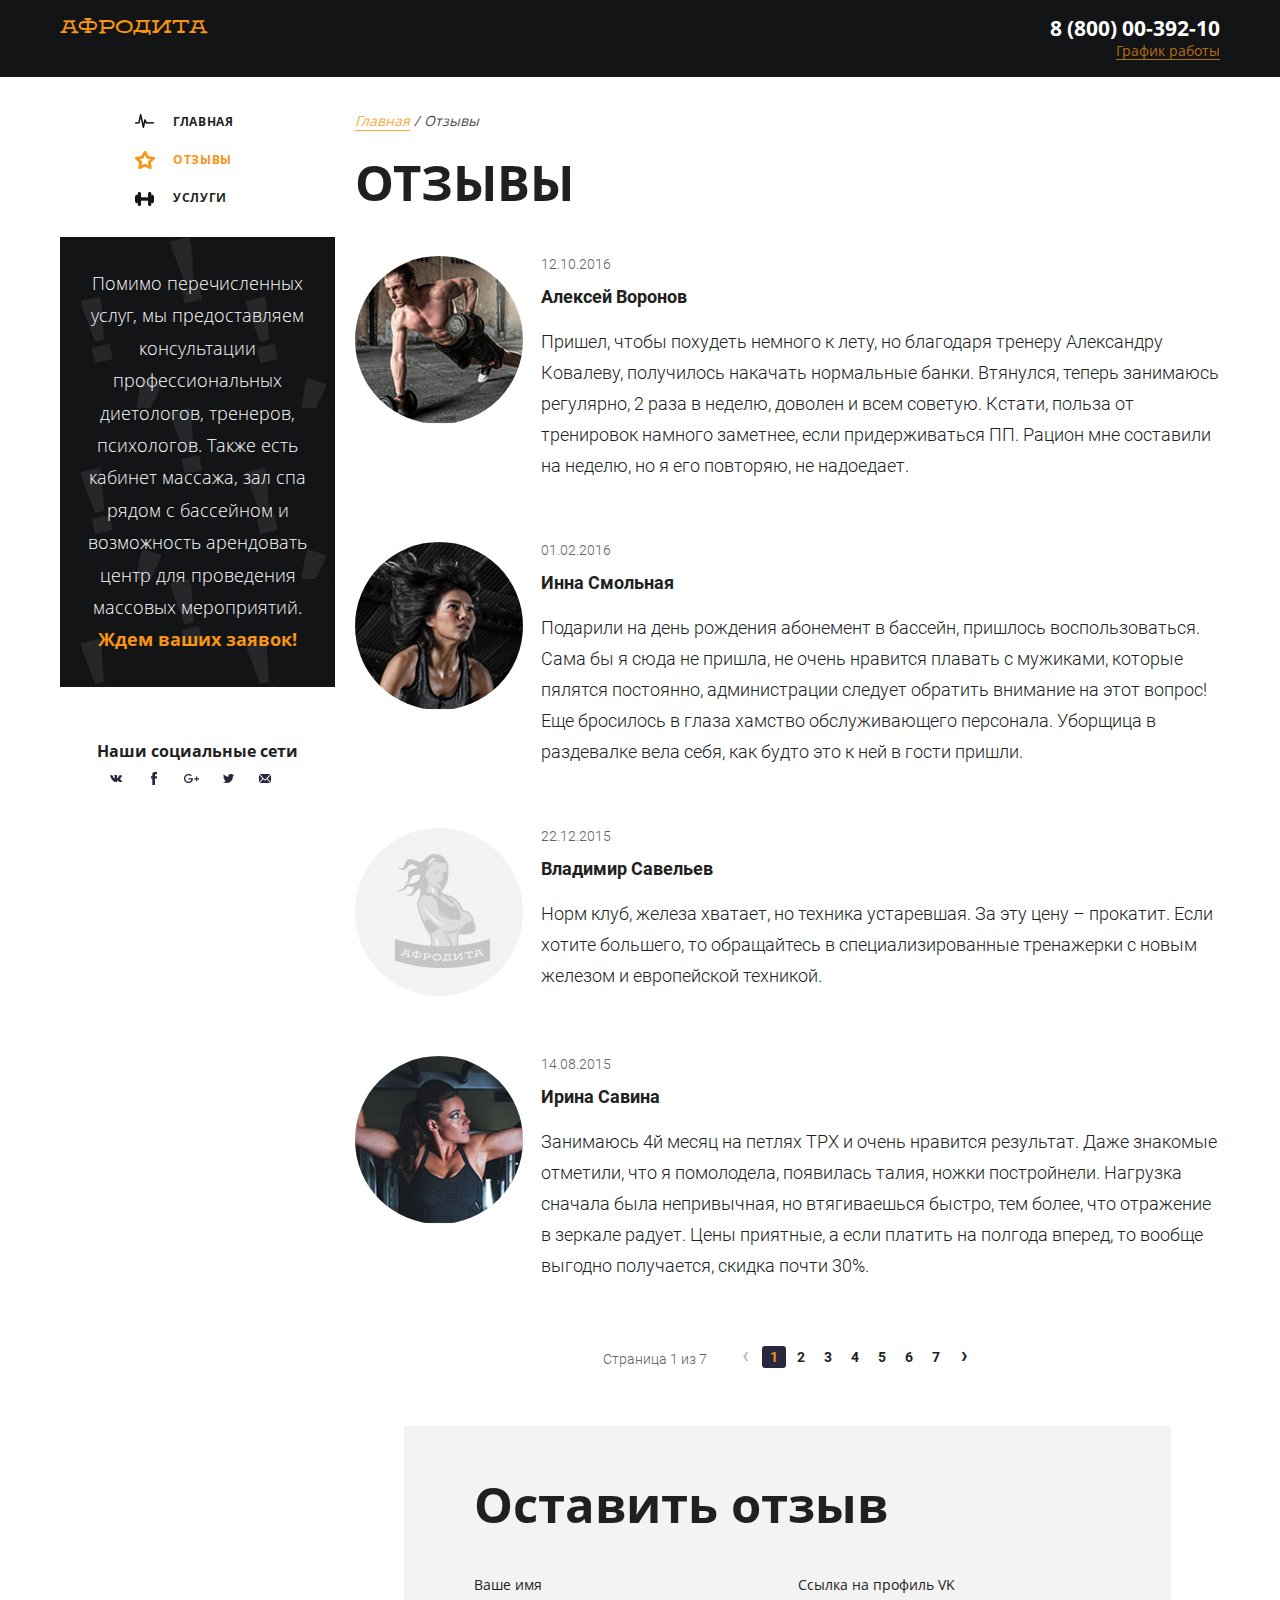
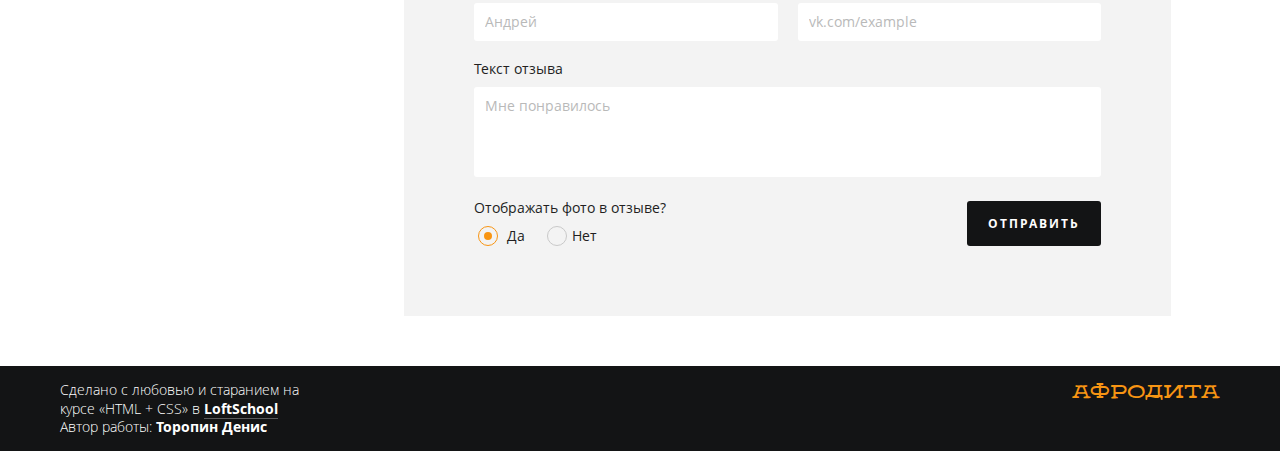
==== commit 4dee9f6e: "code review 5" ====
--- a/comments.html
+++ b/comments.html
@@ -5,14 +5,14 @@
 	<meta charset="UTF-8">
 	<meta name="viewport" content="width=device-width, initial-scale=1.0">
 	<meta http-equiv="X-UA-Compatible" content="ie=edge">
-	<link rel="stylesheet" href="css/style.min.css">
+	<link rel="stylesheet" href="css/style.css">
 	<title>Афродита | Отзывы</title>
 </head>
 
 <body>
 	<div class="wrapper">
 		<header class="header">
-			<div class="container">
+			<div class="container container--flex">
 				<a href="main.html" class="logo">Афродита</a>
 
 				<address class="contacts">
@@ -31,7 +31,7 @@
 		</header>
 
 		<div class="center">
-			<div class="container">
+			<div class="container container--flex">
 
 				<aside class="sidebar">
 					<nav class="menu">
@@ -153,7 +153,7 @@
 									<time datetime="2015-08-14" class="review__date">14.08.2015</time>
 									<h3 class="review__title">Ирина Савина</h3>
 									<p class="review__text">
-										анимаюсь 4й месяц на петлях ТРХ и очень нравится результат. Даже знакомые отметили, что я
+										Занимаюсь 4й месяц на петлях ТРХ и очень нравится результат. Даже знакомые отметили, что я
 										помолодела,
 										появилась талия, ножки постройнели. Нагрузка сначала была непривычная, но втягиваешься быстро, тем
 										более, что отражение в зеркале радует. Цены приятные, а если платить на полгода вперед, то вообще
@@ -244,7 +244,7 @@
 		</div><!-- .center -->
 
 		<footer class="footer">
-			<div class="container">
+			<div class="container container--flex">
 				<div class="info">
 					<p class="info__text">
 						Сделано с любовью и старанием на курсе «HTML + CSS» в
--- a/css/style.css
+++ b/css/style.css
@@ -0,0 +1,1008 @@
+html {
+  line-height: 1.15;
+  -webkit-text-size-adjust: 100%;
+}
+body {
+  margin: 0;
+}
+main {
+  display: block;
+}
+h1 {
+  font-size: 2em;
+  margin: 0.67em 0;
+}
+hr {
+  box-sizing: content-box;
+  height: 0;
+  overflow: visible;
+}
+pre {
+  font-family: monospace,monospace;
+  font-size: 1em;
+}
+a {
+  background-color: transparent;
+}
+abbr[title] {
+  border-bottom: none;
+  text-decoration: underline;
+  text-decoration: underline dotted;
+}
+b,
+strong {
+  font-weight: bolder;
+}
+code,
+kbd,
+samp {
+  font-family: monospace,monospace;
+  font-size: 1em;
+}
+small {
+  font-size: 80%;
+}
+sub,
+sup {
+  font-size: 75%;
+  line-height: 0;
+  position: relative;
+  vertical-align: baseline;
+}
+sub {
+  bottom: -0.25em;
+}
+sup {
+  top: -0.5em;
+}
+img {
+  border-style: none;
+}
+button,
+input,
+optgroup,
+select,
+textarea {
+  font-family: inherit;
+  font-size: 100%;
+  line-height: 1.15;
+  margin: 0;
+}
+button,
+input {
+  overflow: visible;
+}
+button,
+select {
+  text-transform: none;
+}
+button,
+[type="button"],
+[type="reset"],
+[type="submit"] {
+  -webkit-appearance: button;
+}
+button::-moz-focus-inner,
+[type="button"]::-moz-focus-inner,
+[type="reset"]::-moz-focus-inner,
+[type="submit"]::-moz-focus-inner {
+  border-style: none;
+  padding: 0;
+}
+button:-moz-focusring,
+[type="button"]:-moz-focusring,
+[type="reset"]:-moz-focusring,
+[type="submit"]:-moz-focusring {
+  outline: 1px dotted ButtonText;
+}
+fieldset {
+  padding: 0.35em 0.75em 0.625em;
+}
+legend {
+  box-sizing: border-box;
+  color: inherit;
+  display: table;
+  max-width: 100%;
+  padding: 0;
+  white-space: normal;
+}
+progress {
+  vertical-align: baseline;
+}
+textarea {
+  overflow: auto;
+}
+[type="checkbox"],
+[type="radio"] {
+  box-sizing: border-box;
+  padding: 0;
+}
+[type="number"]::-webkit-inner-spin-button,
+[type="number"]::-webkit-outer-spin-button {
+  height: auto;
+}
+[type="search"] {
+  -webkit-appearance: textfield;
+  outline-offset: -2px;
+}
+[type="search"]::-webkit-search-decoration {
+  -webkit-appearance: none;
+}
+::-webkit-file-upload-button {
+  -webkit-appearance: button;
+  font: inherit;
+}
+details {
+  display: block;
+}
+summary {
+  display: list-item;
+}
+template {
+  display: none;
+}
+[hidden] {
+  display: none;
+}
+@font-face {
+  font-family: 'GoraFree';
+  src: url('../fonts/GoraFree-Regular.woff2') format('woff2'), url('../fonts/GoraFree-Regular.woff') format('woff');
+  font-weight: normal;
+  font-style: normal;
+}
+@font-face {
+  font-family: 'Roboto';
+  src: url('../fonts/Roboto-Bold.woff2') format('woff2'), url('../fonts/Roboto-Bold.woff') format('woff');
+  font-weight: bold;
+  font-style: normal;
+}
+@font-face {
+  font-family: 'OpenSans';
+  src: url('../fonts/OpenSans-Light.woff2') format('woff2'), url('../fonts/OpenSans-Light.woff') format('woff');
+  font-weight: 300;
+  font-style: normal;
+}
+@font-face {
+  font-family: 'OpenSans';
+  src: url('../fonts/OpenSans-Bold.woff2') format('woff2'), url('../fonts/OpenSans-Bold.woff') format('woff');
+  font-weight: bold;
+  font-style: normal;
+}
+@font-face {
+  font-family: 'OpenSans';
+  src: url('../fonts/OpenSans-ExtraBold.woff2') format('woff2'), url('../fonts/OpenSans-ExtraBold.woff') format('woff');
+  font-weight: 800;
+  font-style: normal;
+}
+@font-face {
+  font-family: 'OpenSans';
+  src: url('../fonts/OpenSans-Regular.woff2') format('woff2'), url('../fonts/OpenSans-Regular.woff') format('woff');
+  font-weight: normal;
+  font-style: normal;
+}
+@font-face {
+  font-family: 'Roboto';
+  src: url('../fonts/Roboto-Light.woff2') format('woff2'), url('../fonts/Roboto-Light.woff') format('woff');
+  font-weight: 300;
+  font-style: normal;
+}
+ul {
+  padding: 0;
+  margin: 0;
+}
+ul li {
+  list-style-type: none;
+}
+p,
+h1,
+h2,
+h3,
+h4 {
+  margin: 0;
+  padding: 0;
+}
+a {
+  color: inherit;
+  outline: none;
+  text-decoration: none;
+}
+img {
+  display: block;
+  width: 100%;
+  height: auto;
+}
+html,
+body {
+  height: 100%;
+}
+body {
+  font-family: 'OpenSans', sans-serif;
+  font-size: 14px;
+  color: #221f1f;
+}
+.wrapper {
+  min-width: 1200px;
+  height: 100%;
+  display: -webkit-box;
+  display: flex;
+  -webkit-box-orient: vertical;
+  -webkit-box-direction: normal;
+          flex-direction: column;
+}
+.container {
+  padding-left: 20px;
+  padding-right: 20px;
+  max-width: 1160px;
+  margin: 0 auto;
+}
+.container--flex {
+  display: -webkit-box;
+  display: flex;
+  -webkit-box-pack: justify;
+          justify-content: space-between;
+}
+.container-form {
+  max-width: 767px;
+  padding: 50px 70px;
+  margin: 0 auto;
+  background: #f3f3f3;
+  box-sizing: border-box;
+}
+.header,
+.features,
+.footer {
+  background: #131415;
+  color: #fff;
+}
+.header {
+  padding-top: 16px;
+  padding-bottom: 17px;
+  margin-bottom: 26px;
+}
+.banner {
+  height: 486px;
+  background: url(../images/banner.jpg) no-repeat center;
+}
+.aside-title {
+  font-size: 1.286em;
+  text-transform: uppercase;
+  text-align: center;
+  margin-bottom: 40px;
+}
+.section-title {
+  font-size: 3.5em;
+  font-weight: 700;
+  text-transform: uppercase;
+  margin-bottom: 45px;
+}
+.section-title--center {
+  text-align: center;
+}
+.section-title--form {
+  text-transform: none;
+}
+.top__banner,
+.news__article,
+.content {
+  width: 74.57%;
+}
+.feedback {
+  margin-bottom: 50px;
+}
+.sidebar {
+  width: 23.71%;
+}
+.content {
+  padding-top: 10px;
+}
+.footer {
+  margin-top: auto;
+  padding: 15px 0;
+}
+.iconsheet,
+.social__link {
+  background-image: url(../images/spritesheet.png);
+  background-repeat: no-repeat;
+}
+.intro {
+  min-width: 0;
+  -webkit-box-pack: center;
+          justify-content: center;
+  -webkit-box-align: center;
+          align-items: center;
+  background: url(../images/intro_bg.jpg) center;
+  background-size: cover;
+}
+.intro__block {
+  position: relative;
+  text-align: center;
+  opacity: 0;
+  -webkit-animation: intro 0.6s 1s ease-in;
+          animation: intro 0.6s 1s ease-in;
+  -webkit-animation-fill-mode: forwards;
+          animation-fill-mode: forwards;
+}
+.intro__logo {
+  margin-bottom: 30px;
+}
+.intro__logo > img {
+  display: block;
+  width: 100%;
+  height: auto;
+}
+.intro__link {
+  display: block;
+  padding: 13px 20px;
+  border: 3px solid #f89513;
+  background-color: #f89513;
+  border-radius: 3px;
+  color: #fff;
+  font-size: 0.8571em;
+  letter-spacing: 1px;
+  font-weight: 700;
+  text-transform: uppercase;
+  -webkit-transition: .25s all linear;
+  transition: .25s all linear;
+}
+.intro__link:hover {
+  border: 3px solid #131415;
+  background-color: #131415;
+}
+@-webkit-keyframes intro {
+  0% {
+    opacity: .3;
+    -webkit-transform: scale(0.5);
+            transform: scale(0.5);
+  }
+  25% {
+    opacity: .7;
+    -webkit-transform: scale(1.02);
+            transform: scale(1.02);
+  }
+  50% {
+    -webkit-transform: scale(0.95);
+            transform: scale(0.95);
+  }
+  75% {
+    -webkit-transform: scale(1.015);
+            transform: scale(1.015);
+  }
+  100% {
+    opacity: 1;
+    -webkit-transform: scale(1);
+            transform: scale(1);
+  }
+}
+@keyframes intro {
+  0% {
+    opacity: .3;
+    -webkit-transform: scale(0.5);
+            transform: scale(0.5);
+  }
+  25% {
+    opacity: .7;
+    -webkit-transform: scale(1.02);
+            transform: scale(1.02);
+  }
+  50% {
+    -webkit-transform: scale(0.95);
+            transform: scale(0.95);
+  }
+  75% {
+    -webkit-transform: scale(1.015);
+            transform: scale(1.015);
+  }
+  100% {
+    opacity: 1;
+    -webkit-transform: scale(1);
+            transform: scale(1);
+  }
+}
+.logo {
+  color: #f89513;
+  font-family: 'GoraFree', serif;
+  font-size: 1.286em;
+  text-transform: uppercase;
+}
+.menu {
+  margin-bottom: 20px;
+}
+.menu__list {
+  font-size: 0.8571em;
+  font-weight: 700;
+  letter-spacing: .7px;
+  text-transform: uppercase;
+  padding-left: 65px;
+}
+.menu__item.active > .menu__link {
+  pointer-events: none;
+}
+.menu__link {
+  display: -webkit-box;
+  display: flex;
+  -webkit-box-align: center;
+          align-items: center;
+  padding: 10px;
+  color: #221f1f;
+}
+.menu__link::before {
+  content: '';
+  display: inline-block;
+  margin-right: 18px;
+  width: 20px;
+  height: 18px;
+  background-image: url(../images/spritesheet.png);
+  background-repeat: no-repeat;
+}
+.menu__link--disp::before {
+  background-position: -10px -77px;
+}
+.menu__link--star::before {
+  background-position: -10px -381px;
+}
+.menu__link--service::before {
+  background-position: -10px -268px;
+}
+.menu__item.active > .menu__link,
+.menu__link:hover {
+  color: #f89513;
+}
+.menu__item.active > .menu__link--disp::before,
+.menu__link--disp:hover::before {
+  background-position: -10px -43px;
+}
+.menu__item.active > .menu__link--star::before,
+.menu__link--star:hover::before {
+  background-position: -10px -343px;
+}
+.menu__item.active > .menu__link--service::before,
+.menu__link--service:hover::before {
+  background-position: -10px -234px;
+}
+.contacts {
+  font-style: normal;
+  text-align: right;
+  position: relative;
+}
+.contacts__phone {
+  color: #fff;
+  font-size: 1.49em;
+  font-weight: 700;
+  display: block;
+  margin-bottom: 3px;
+}
+.contacts__timework {
+  position: relative;
+  display: inline-block;
+  color: rgba(248, 149, 19, 0.7);
+  font-family: 'OpenSans', sans-serif;
+  border-bottom: 1px solid rgba(248, 149, 19, 0.7);
+  -webkit-transition: .2s all linear;
+  transition: .2s all linear;
+  cursor: pointer;
+}
+.contacts__timework:hover {
+  color: rgba(255, 255, 255, 0.7);
+  border-bottom: 1px solid rgba(255, 255, 255, 0.7);
+}
+.contacts__timework:hover .contacts__popup {
+  right: 0;
+  opacity: 1;
+}
+.contacts__popup {
+  opacity: 0;
+  position: absolute;
+  top: 100%;
+  right: 9999px;
+  z-index: 5;
+  -webkit-transition: .4s opacity ease;
+  transition: .4s opacity ease;
+  cursor: default;
+}
+.contacts__popup::before {
+  content: '';
+  display: block;
+  height: 20px;
+}
+.contacts__popup-block {
+  width: 125px;
+  background: #ffffff;
+  z-index: 5;
+  padding: 15px 9px;
+  border-radius: 3px;
+  text-align: left;
+  box-shadow: 2.5px 4.3px 5px rgba(0, 0, 0, 0.2);
+}
+.contacts__popup-block::before {
+  content: '';
+  display: inline-block;
+  position: absolute;
+  top: 8px;
+  right: 0;
+  width: 0;
+  height: 0;
+  border-style: solid;
+  border-width: 0 13px 14px 13px;
+  border-radius: 3px;
+  border-color: transparent transparent #ffffff transparent;
+}
+.contacts__popup-days {
+  color: #f89513;
+  font-weight: 700;
+  margin-bottom: 10px;
+}
+.contacts__popup-dinner {
+  color: #221f1f;
+}
+.features {
+  padding-top: 60px;
+  padding-bottom: 80px;
+}
+.features__list {
+  display: -webkit-box;
+  display: flex;
+  justify-content: space-around;
+}
+.features__item {
+  padding: 25px 35px 0;
+  border: 1px solid black;
+}
+.features__head {
+  font-size: 0.7857em;
+  text-transform: uppercase;
+  text-align: center;
+  letter-spacing: 3px;
+  margin-bottom: 20px;
+}
+.features__subs,
+.features__plus {
+  font-size: 1.286em;
+  margin-bottom: 18px;
+}
+.features__subs {
+  text-align: center;
+  line-height: 1.5;
+}
+.features__plus {
+  display: -webkit-box;
+  display: flex;
+}
+.features__plus::before {
+  content: "\2022";
+  color: #000;
+  margin-right: 25px;
+}
+.review__item {
+  margin-bottom: 60px;
+  display: -webkit-box;
+  display: flex;
+  -webkit-box-pack: justify;
+          justify-content: space-between;
+}
+.review__img {
+  width: 170px;
+  height: 168px;
+  border-radius: 50%;
+  margin-right: 18px;
+  overflow: hidden;
+  background: url(../images/comment0.jpg) center;
+}
+.review__block {
+  width: 79.55%;
+  font-family: 'Roboto', sans-serif;
+}
+.review__date {
+  display: block;
+  color: #656464;
+  margin-bottom: 15px;
+}
+.review__title,
+.review__text {
+  color: #221f1f;
+  font-size: 1.286em;
+}
+.review__title {
+  font-weight: 700;
+  margin-bottom: 20px;
+}
+.review__text {
+  font-weight: 300;
+  line-height: 1.714;
+}
+.news-top {
+  width: 23.71%;
+  text-align: center;
+}
+.news-top__list {
+  width: 61.82%;
+  margin: 0 auto 50px;
+}
+.news-top__title {
+  color: #221f1f;
+  font-size: 0.8571em;
+  letter-spacing: 3px;
+  text-transform: uppercase;
+  margin-bottom: 20px;
+}
+.news-top__title:last-child {
+  margin-bottom: 0;
+}
+.news-top__month {
+  display: block;
+  color: #656464;
+  margin-top: 10px;
+}
+.news-top__item {
+  margin-bottom: 20px;
+}
+.news-top__img {
+  display: block;
+  width: 100%;
+  height: auto;
+  opacity: 0.8;
+  -webkit-transition: .25s opacity linear;
+  transition: .25s opacity linear;
+}
+.news-top__link:hover > .news-top__img {
+  opacity: 1;
+}
+.pagination {
+  text-align: center;
+  width: 380px;
+  margin: 0 auto;
+  font-family: 'Roboto', sans-serif;
+  display: -webkit-box;
+  display: flex;
+  -webkit-box-pack: justify;
+          justify-content: space-between;
+  margin-bottom: 50px;
+}
+.pagination__text {
+  color: #656464;
+  font-weight: 300;
+  padding: 9px 5px;
+}
+.pagination__navbar {
+  color: #221f1f;
+}
+.pagination__list,
+.pagination__item {
+  display: inline-block;
+}
+.pagination__control,
+.pagination__link {
+  font-weight: 700;
+}
+.pagination__control {
+  font-size: 1.571em;
+  padding: 5px 10px;
+}
+.pagination__control.disabled {
+  opacity: 0.3;
+  pointer-events: none;
+}
+.pagination__item {
+  font-size: 1em;
+}
+.pagination__item.active {
+  background-color: #27273e;
+  border-radius: 3px;
+  color: #f89513;
+}
+.pagination__item.active > .pagination__link {
+  pointer-events: none;
+}
+.pagination__link {
+  display: block;
+  padding: 3px 8px;
+}
+.pagination__link:hover {
+  color: #f89513;
+}
+.info {
+  color: #fff;
+  font-weight: 300;
+}
+.info__text {
+  width: 245px;
+  line-height: 1.3;
+}
+.info__link {
+  font-weight: 700;
+  -webkit-transition: .2s all linear;
+  transition: .2s all linear;
+}
+.info__link:hover {
+  color: #f89513;
+}
+.info__link--school {
+  border-bottom: 1px solid rgba(255, 255, 255, 0.3);
+}
+.info__link--school:hover {
+  border-bottom: 1px solid rgba(248, 149, 19, 0.3);
+}
+.social {
+  text-align: center;
+}
+.social__title {
+  margin-bottom: 7px;
+}
+.social__item {
+  display: inline-block;
+  margin-right: 13px;
+  background: #ffffff;
+  border-radius: 50%;
+  -webkit-transition: .2s all linear;
+  transition: .2s all linear;
+}
+.social__item:hover {
+  background: #f89513;
+}
+.social__link {
+  display: block;
+  width: 20px;
+  height: 20px;
+}
+.social__link--vk {
+  background-position: -7px -441px;
+}
+.social__link--fb {
+  background-position: -3px -137px;
+}
+.social__link--gplus {
+  background-position: -7px -168px;
+}
+.social__link--tw {
+  background-position: -5px -413px;
+}
+.social__link--email {
+  background-position: -6px -106px;
+}
+.breadcrumbs {
+  display: -webkit-box;
+  display: flex;
+  font-style: italic;
+  opacity: 0.8;
+  margin-bottom: 25px;
+}
+.breadcrumbs__item::after {
+  content: '/';
+  margin-right: 5px;
+}
+.breadcrumbs__item:last-child::after {
+  content: '';
+}
+.breadcrumbs__link {
+  color: #f89513;
+  border-bottom: 1px solid #f89513;
+}
+.sentence {
+  font-size: 1.286em;
+  color: #fff;
+  margin-bottom: 55px;
+  background: url(../images/discount_bg.jpg) repeat;
+  padding: 30px 25px;
+  text-align: center;
+}
+.sentence__text {
+  font-weight: 300;
+  line-height: 1.8;
+}
+.sentence__discount {
+  display: inline-block;
+  color: #f89513;
+  font-weight: 700;
+  border-bottom: 1px dashed transparent;
+}
+.sentence__discount:hover {
+  border-bottom: 1px dashed #f89513;
+}
+.feedback-form__row {
+  display: -webkit-box;
+  display: flex;
+  -webkit-box-pack: justify;
+          justify-content: space-between;
+  -webkit-box-align: end;
+          align-items: flex-end;
+  margin-bottom: 20px;
+}
+.feedback-form__item {
+  display: block;
+  -webkit-box-flex: 1;
+          flex: 1;
+  margin-right: 20px;
+}
+.feedback-form__item:last-child {
+  margin-right: 0;
+}
+.feedback-form__head {
+  display: block;
+  margin-bottom: 10px;
+}
+.feedback-form__input {
+  width: 100%;
+  outline: none;
+  background-color: white;
+  border: 1px solid transparent;
+  border-radius: 3px;
+  box-sizing: border-box;
+  padding: 10px;
+}
+.feedback-form__input::-webkit-input-placeholder {
+  opacity: 0.5;
+}
+.feedback-form__input:-ms-input-placeholder {
+  opacity: 0.5;
+}
+.feedback-form__input::placeholder {
+  opacity: 0.5;
+}
+.feedback-form__input--textarea {
+  resize: none;
+  height: 90px;
+}
+.feedback-form__input:focus {
+  border: 1px solid #f89513;
+}
+.feedback-form__radio-block {
+  display: -webkit-box;
+  display: flex;
+}
+.feedback-form__radio-item {
+  width: 55px;
+  margin-right: 15px;
+  display: -webkit-box;
+  display: flex;
+  justify-content: space-around;
+  -webkit-box-align: center;
+          align-items: center;
+}
+.feedback-form__radio-input {
+  position: absolute;
+  z-index: -1;
+  opacity: 0;
+}
+.feedback-form__radio-input:checked + .feedback-form__radio-custom {
+  border: 1px solid #f89513;
+}
+.feedback-form__radio-input:checked + .feedback-form__radio-custom > .feedback-form__radio-center {
+  background: #f89513;
+}
+.feedback-form__radio-custom {
+  position: relative;
+  width: 18px;
+  height: 18px;
+  border-radius: 50%;
+  border: 1px solid #c9c9c9;
+  -webkit-transition: color .3s ease;
+  transition: color .3s ease;
+}
+.feedback-form__radio-custom > .feedback-form__radio-center {
+  position: absolute;
+  top: 5px;
+  left: 5px;
+  display: block;
+  width: 8px;
+  height: 8px;
+  border-radius: 50%;
+  -webkit-transition: background-color 0.3s ease;
+  transition: background-color 0.3s ease;
+}
+.feedback-form__btn {
+  padding: 16px 21px;
+  background-color: #131415;
+  border-radius: 3px;
+  color: #fff;
+  outline: none;
+  border: none;
+  cursor: pointer;
+  font-size: 0.8571em;
+  font-weight: 700;
+  letter-spacing: 2px;
+  text-transform: uppercase;
+  -webkit-transition: 0.15s background-color linear;
+  transition: 0.15s background-color linear;
+}
+.feedback-form__btn:hover {
+  background-color: #f89513;
+}
+.feedback-form__btn:active {
+  box-shadow: inset 0 0 5px #5e5e5e;
+}
+.services {
+  margin-bottom: 25px;
+}
+.services__block {
+  display: -webkit-box;
+  display: flex;
+  flex-wrap: wrap;
+  -webkit-box-pack: justify;
+          justify-content: space-between;
+}
+.services__item {
+  width: 261px;
+  margin-bottom: 45px;
+}
+.services__img {
+  position: relative;
+  width: 250px;
+  height: 154px;
+  border-radius: 3px;
+  margin-bottom: 25px;
+  overflow: hidden;
+}
+.services__img > img {
+  width: 100%;
+}
+.services__overlay {
+  display: -webkit-box;
+  display: flex;
+  -webkit-box-pack: center;
+          justify-content: center;
+  -webkit-box-align: center;
+          align-items: center;
+  padding: 10px;
+  position: absolute;
+  top: 0;
+  bottom: 0;
+  left: 0;
+  right: 0;
+  border-radius: 3px;
+  background-color: rgba(0, 0, 0, 0.52);
+  color: #fff;
+  -webkit-transition: .25s opacity linear;
+  transition: .25s opacity linear;
+}
+.services__overlay:hover {
+  opacity: 0;
+}
+.services__title {
+  font-size: 1.714em;
+  font-weight: 700;
+  text-transform: uppercase;
+  line-height: 1.4em;
+  color: #fff;
+}
+.services__vip {
+  display: block;
+  color: #ec1e79;
+}
+.services__head {
+  font-size: 1.286em;
+  font-weight: 700;
+  margin-bottom: 20px;
+}
+.services__text {
+  line-height: 1.4em;
+}
+.partners {
+  border: 1px solid black;
+  padding: 25px;
+  margin-bottom: 30px;
+}
+.partners__list {
+  display: -webkit-box;
+  display: flex;
+  -webkit-box-orient: vertical;
+  -webkit-box-direction: normal;
+          flex-direction: column;
+  -webkit-box-align: center;
+          align-items: center;
+}
+.partners__item {
+  margin-bottom: 50px;
+}
+.partners__item:last-child {
+  margin-bottom: 0;
+}
+.partners__link {
+  display: block;
+  -webkit-filter: grayscale(1);
+          filter: grayscale(1);
+  -webkit-transition: .25s all linear;
+  transition: .25s all linear;
+}
+.partners__link:hover {
+  -webkit-filter: grayscale(0);
+          filter: grayscale(0);
+}
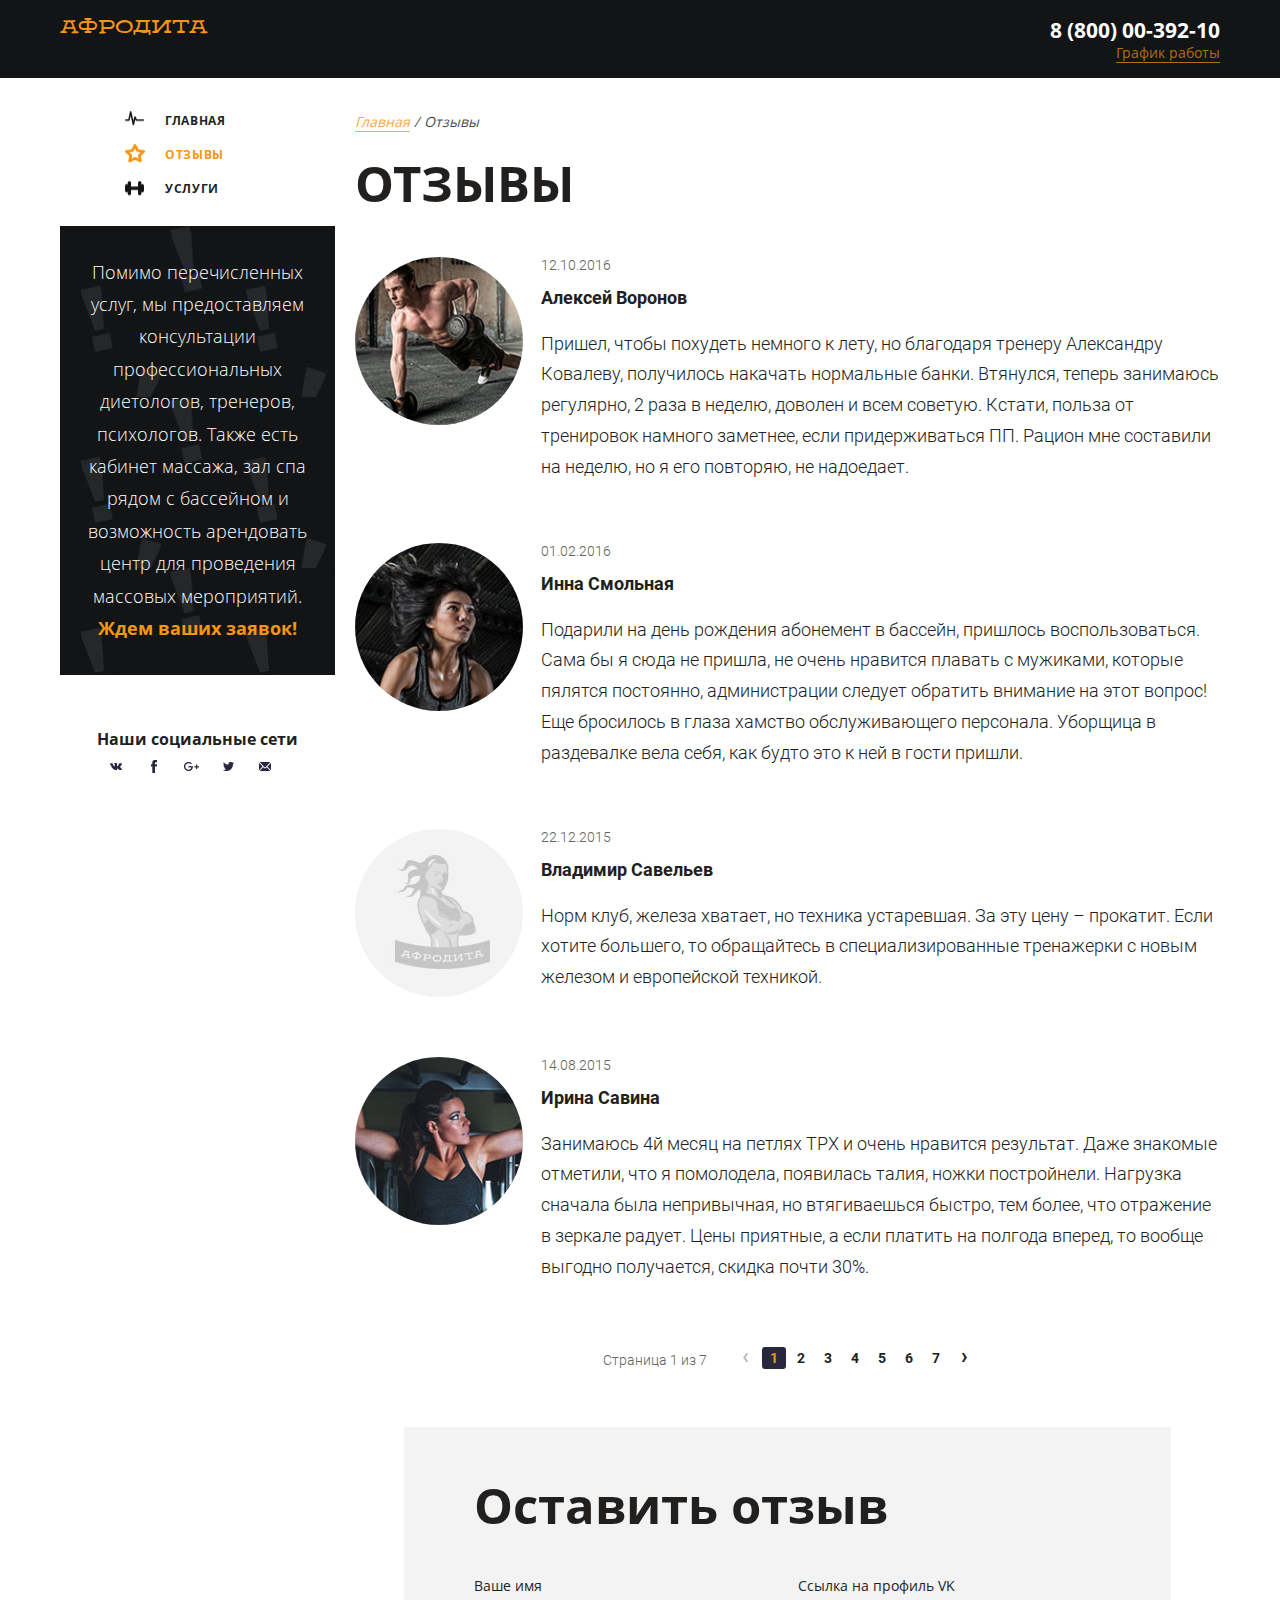
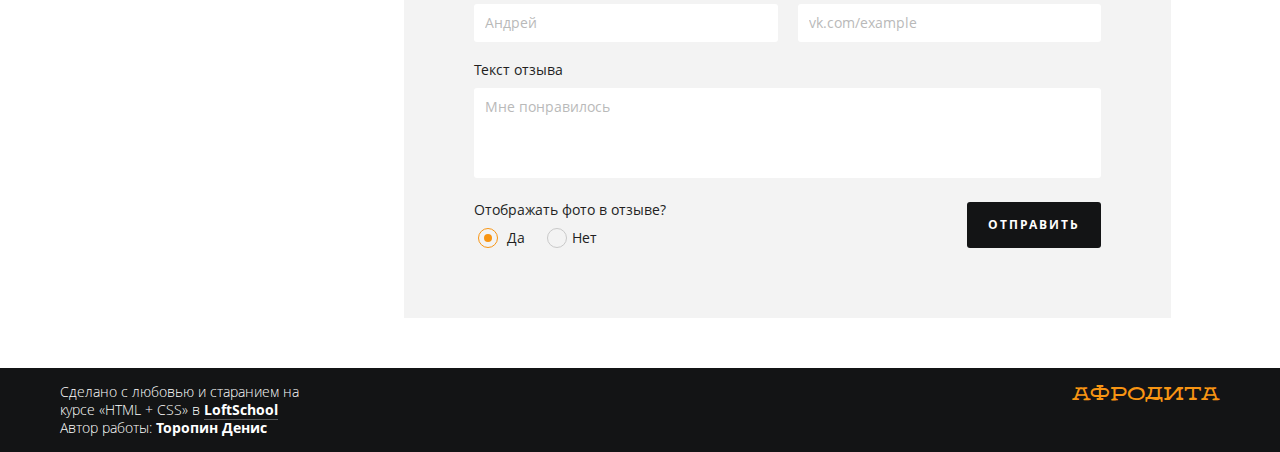
==== commit 5508d306: "final project" ====
--- a/comments.html
+++ b/comments.html
@@ -5,6 +5,7 @@
 	<meta charset="UTF-8">
 	<meta name="viewport" content="width=device-width, initial-scale=1.0">
 	<meta http-equiv="X-UA-Compatible" content="ie=edge">
+	<link rel="icon" type="image/png" href="images/favicon.png">
 	<link rel="stylesheet" href="css/style.css">
 	<title>Афродита | Отзывы</title>
 </head>
@@ -18,7 +19,7 @@
 				<address class="contacts">
 					<a href="tel:+78000039210" class="contacts__phone">8 (800) 00-392-10</a>
 					<div class="contacts__timework">
-						График работы
+						<a href="javascript:void(0);" class="contacts__link">График работы</a>
 						<div class="contacts__popup">
 							<div class="contacts__popup-block">
 								<div class="contacts__popup-days">пн-вс: 09:00-20:00</div>
--- a/css/style.css
+++ b/css/style.css
@@ -240,6 +240,8 @@
   display: flex;
   -webkit-box-pack: justify;
           justify-content: space-between;
+  -webkit-box-align: start;
+          align-items: flex-start;
 }
 .container-form {
   max-width: 767px;
@@ -249,7 +251,6 @@
   box-sizing: border-box;
 }
 .header,
-.features,
 .footer {
   background: #131415;
   color: #fff;
@@ -258,6 +259,10 @@
   padding-top: 16px;
   padding-bottom: 17px;
   margin-bottom: 26px;
+}
+.logo:not(.logo--main):hover {
+  -webkit-transform: scale(1.03);
+          transform: scale(1.03);
 }
 .banner {
   height: 486px;
@@ -281,7 +286,7 @@
 .section-title--form {
   text-transform: none;
 }
-.top__banner,
+.banner,
 .news__article,
 .content {
   width: 74.57%;
@@ -418,46 +423,69 @@
   pointer-events: none;
 }
 .menu__link {
-  display: -webkit-box;
-  display: flex;
-  -webkit-box-align: center;
-          align-items: center;
-  padding: 10px;
+  display: inline-block;
+  position: relative;
+  padding: 10px 10px 10px 40px;
   color: #221f1f;
-}
-.menu__link::before {
+  -webkit-transition: .3s all ease;
+  transition: .3s all ease;
+}
+.menu__link::before,
+.menu__link::after {
+  position: absolute;
+  top: 50%;
+  left: 0;
   content: '';
-  display: inline-block;
-  margin-right: 18px;
+  display: block;
   width: 20px;
   height: 18px;
   background-image: url(../images/spritesheet.png);
   background-repeat: no-repeat;
+  -webkit-transform: translateY(-60%);
+          transform: translateY(-60%);
+  -webkit-transition: .3s opacity ease;
+  transition: .3s opacity ease;
 }
 .menu__link--disp::before {
   background-position: -10px -77px;
 }
+.menu__link--disp::after {
+  opacity: 0;
+  background-position: -10px -43px;
+}
 .menu__link--star::before {
   background-position: -10px -381px;
 }
+.menu__link--star::after {
+  opacity: 0;
+  background-position: -10px -343px;
+}
 .menu__link--service::before {
   background-position: -10px -268px;
+}
+.menu__link--service::after {
+  opacity: 0;
+  background-position: -10px -234px;
 }
 .menu__item.active > .menu__link,
 .menu__link:hover {
   color: #f89513;
 }
+.menu__item.active > .menu__link--disp::after,
+.menu__link--disp:hover::after,
+.menu__item.active > .menu__link--star::after,
+.menu__link--star:hover::after,
+.menu__item.active > .menu__link--service::after,
+.menu__link--service:hover::after {
+  opacity: 1;
+}
 .menu__item.active > .menu__link--disp::before,
-.menu__link--disp:hover::before {
-  background-position: -10px -43px;
-}
+.menu__link--disp:hover::before,
 .menu__item.active > .menu__link--star::before,
-.menu__link--star:hover::before {
-  background-position: -10px -343px;
-}
+.menu__link--star:hover::before,
 .menu__item.active > .menu__link--service::before,
 .menu__link--service:hover::before {
-  background-position: -10px -234px;
+  opacity: 0;
 }
 .contacts {
   font-style: normal;
@@ -469,35 +497,40 @@
   font-size: 1.49em;
   font-weight: 700;
   display: block;
-  margin-bottom: 3px;
+  line-height: 1.4;
+  -webkit-transition: .3s color ease;
+  transition: .3s color ease;
+}
+.contacts__phone:hover {
+  color: rgba(248, 149, 19, 0.7);
+}
+.contacts__link {
+  color: rgba(248, 149, 19, 0.7);
+  border-bottom: 1px solid rgba(248, 149, 19, 0.7);
+  -webkit-transition: .2s all linear;
+  transition: .2s all linear;
 }
 .contacts__timework {
   position: relative;
   display: inline-block;
-  color: rgba(248, 149, 19, 0.7);
   font-family: 'OpenSans', sans-serif;
-  border-bottom: 1px solid rgba(248, 149, 19, 0.7);
-  -webkit-transition: .2s all linear;
-  transition: .2s all linear;
-  cursor: pointer;
-}
-.contacts__timework:hover {
+}
+.contacts__timework:hover .contacts__link {
   color: rgba(255, 255, 255, 0.7);
   border-bottom: 1px solid rgba(255, 255, 255, 0.7);
 }
-.contacts__timework:hover .contacts__popup {
+.contacts__timework:hover .contacts__link + .contacts__popup {
   right: 0;
   opacity: 1;
 }
 .contacts__popup {
+  z-index: 5;
   opacity: 0;
   position: absolute;
   top: 100%;
   right: 9999px;
-  z-index: 5;
   -webkit-transition: .4s opacity ease;
   transition: .4s opacity ease;
-  cursor: default;
 }
 .contacts__popup::before {
   content: '';
@@ -535,15 +568,6 @@
   color: #221f1f;
 }
 .features {
-  padding-top: 60px;
-  padding-bottom: 80px;
-}
-.features__list {
-  display: -webkit-box;
-  display: flex;
-  justify-content: space-around;
-}
-.features__item {
   padding: 25px 35px 0;
   border: 1px solid black;
 }
@@ -874,8 +898,8 @@
   height: 18px;
   border-radius: 50%;
   border: 1px solid #c9c9c9;
-  -webkit-transition: color .3s ease;
-  transition: color .3s ease;
+  -webkit-transition: border-color 0.3s ease;
+  transition: border-color 0.3s ease;
 }
 .feedback-form__radio-custom > .feedback-form__radio-center {
   position: absolute;
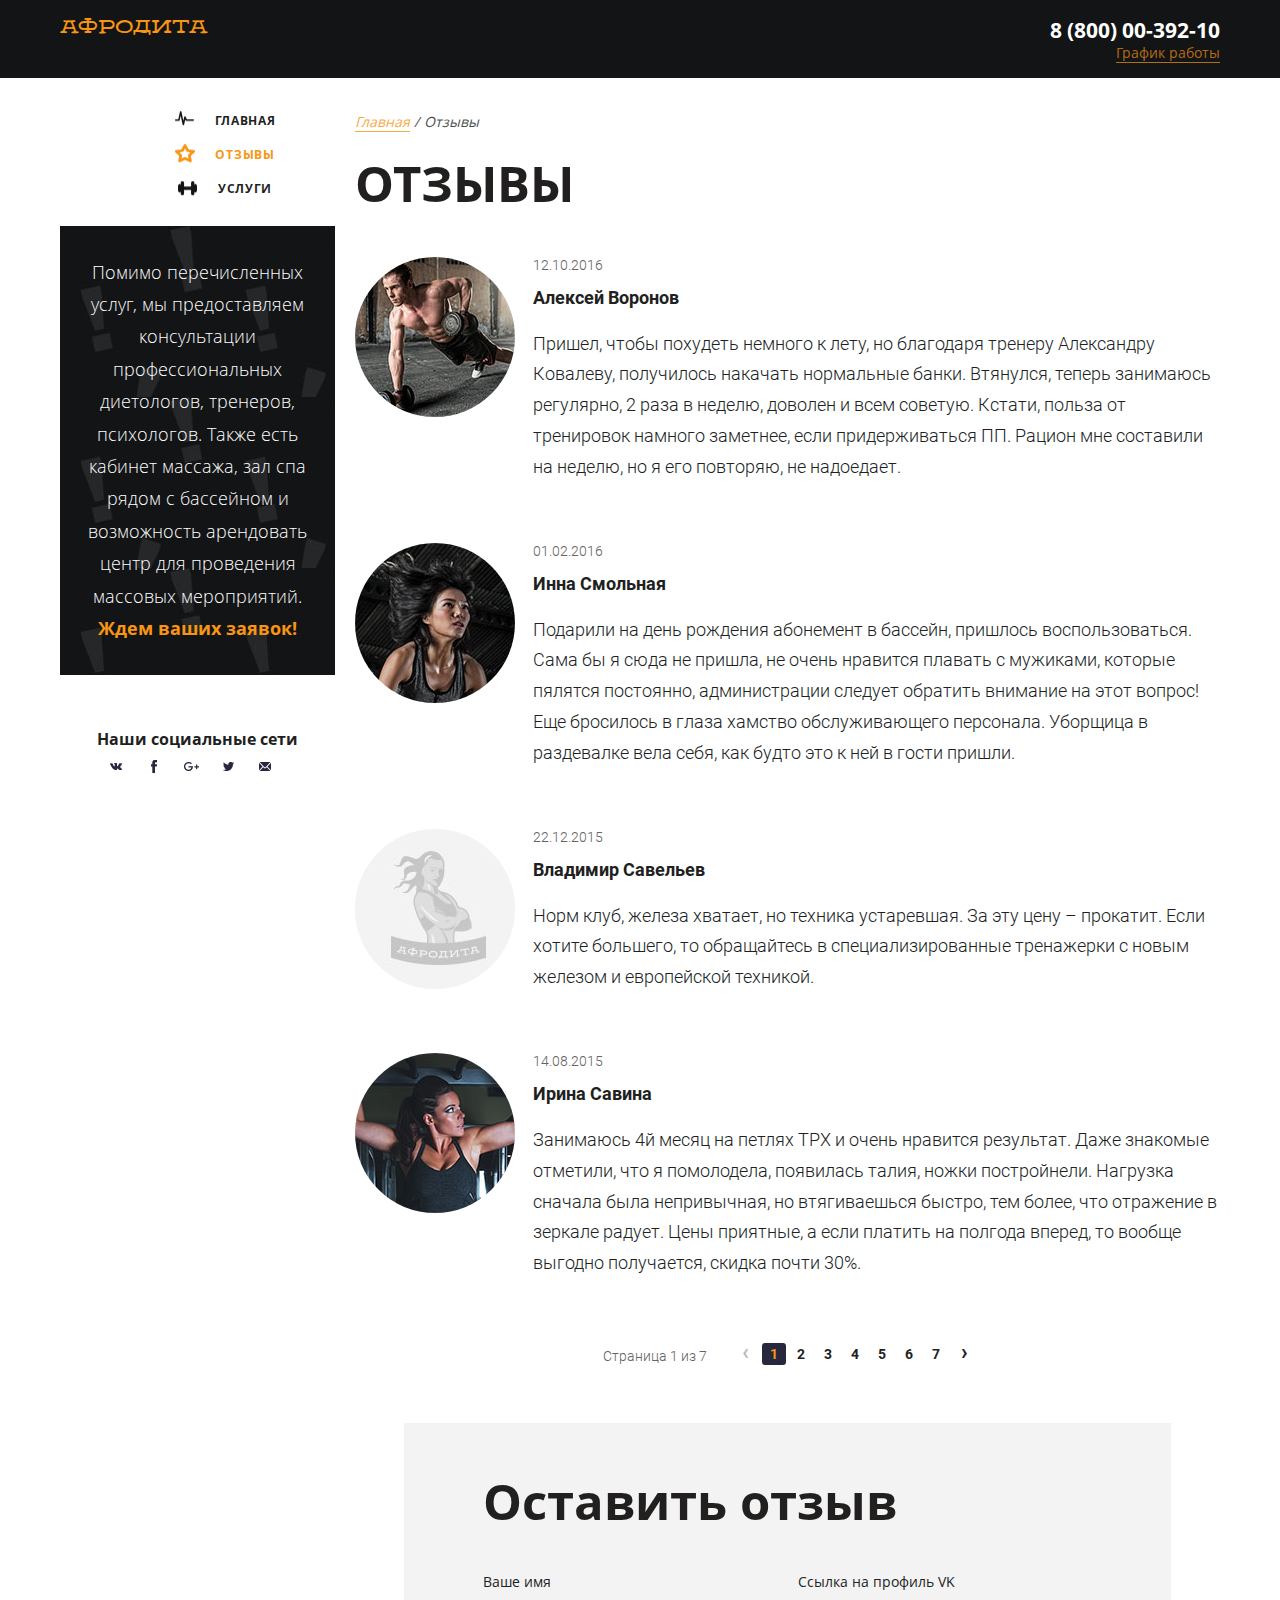
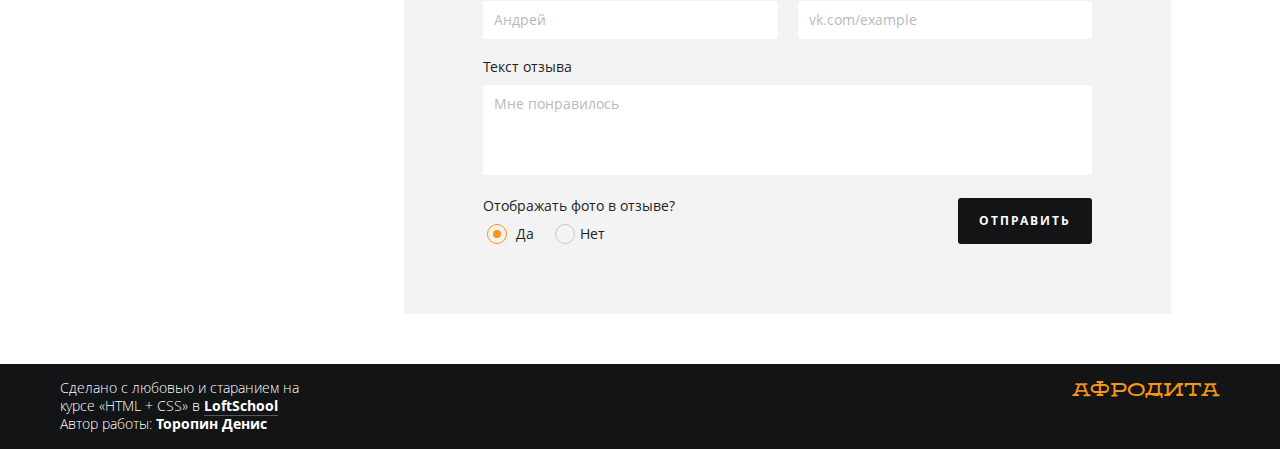
==== commit 077a5661: "made adaptive" ====
--- a/comments.html
+++ b/comments.html
@@ -13,7 +13,7 @@
 <body>
 	<div class="wrapper">
 		<header class="header">
-			<div class="container container--flex">
+			<div class="container container--flex container--phone">
 				<a href="main.html" class="logo">Афродита</a>
 
 				<address class="contacts">
@@ -32,10 +32,10 @@
 		</header>
 
 		<div class="center">
-			<div class="container container--flex">
+			<div class="container container--flex container--mobile">
 
 				<aside class="sidebar">
-					<nav class="menu">
+					<nav class="menu menu--mobile">
 						<ul class="menu__list">
 							<li class="menu__item">
 								<a href="main.html" class="menu__link menu__link--disp">Главная</a>
@@ -135,7 +135,9 @@
 							</li>
 
 							<li class="review__item">
-								<div class="review__img"></div>
+								<div class="review__img">
+									<img src="images/comment0.jpg" alt="Default pictures">
+								</div>
 								<div class="review__block">
 									<time datetime="2015-12-22" class="review__date">22.12.2015</time>
 									<h3 class="review__title">Владимир Савельев</h3>
@@ -187,7 +189,7 @@
 							<h2 class="section-title section-title--form">Оставить отзыв</h2>
 
 							<form class="feedback-form">
-								<div class="feedback-form__row">
+								<div class="feedback-form__row feedback-form__row--mobile">
 									<label class="feedback-form__item">
 										<span class="feedback-form__head">Ваше имя</span>
 										<input type="text" name="username" class="feedback-form__input" required placeholder="Андрей">
@@ -208,7 +210,7 @@
 									</label>
 								</div><!-- .feedback-form__row -->
 
-								<div class="feedback-form__row">
+								<div class="feedback-form__row feedback-form__row--mobile">
 									<div class="feedback-form__item">
 										<span class="feedback-form__head">Отображать фото в отзыве?</span>
 
@@ -245,7 +247,7 @@
 		</div><!-- .center -->
 
 		<footer class="footer">
-			<div class="container container--flex">
+			<div class="container container--flex container--phone">
 				<div class="info">
 					<p class="info__text">
 						Сделано с любовью и старанием на курсе «HTML + CSS» в
--- a/css/style.css
+++ b/css/style.css
@@ -221,7 +221,7 @@
   color: #221f1f;
 }
 .wrapper {
-  min-width: 1200px;
+  min-width: 320px;
   height: 100%;
   display: -webkit-box;
   display: flex;
@@ -245,7 +245,7 @@
 }
 .container-form {
   max-width: 767px;
-  padding: 50px 70px;
+  padding: 50px 9.13%;
   margin: 0 auto;
   background: #f3f3f3;
   box-sizing: border-box;
@@ -264,9 +264,11 @@
   -webkit-transform: scale(1.03);
           transform: scale(1.03);
 }
-.banner {
-  height: 486px;
+.banner__img {
+  width: 100%;
+  padding-bottom: 56.1849710982659%;
   background: url(../images/banner.jpg) no-repeat center;
+  background-size: contain;
 }
 .aside-title {
   font-size: 1.286em;
@@ -286,8 +288,6 @@
 .section-title--form {
   text-transform: none;
 }
-.banner,
-.news__article,
 .content {
   width: 74.57%;
 }
@@ -296,6 +296,7 @@
 }
 .sidebar {
   width: 23.71%;
+  text-align: center;
 }
 .content {
   padding-top: 10px;
@@ -568,8 +569,9 @@
   color: #221f1f;
 }
 .features {
-  padding: 25px 35px 0;
+  padding: 25px 9.09% 0;
   border: 1px solid black;
+  margin-bottom: 85px;
 }
 .features__head {
   font-size: 0.7857em;
@@ -590,6 +592,7 @@
 .features__plus {
   display: -webkit-box;
   display: flex;
+  text-align: left;
 }
 .features__plus::before {
   content: "\2022";
@@ -602,10 +605,11 @@
   display: flex;
   -webkit-box-pack: justify;
           justify-content: space-between;
+  -webkit-box-align: start;
+          align-items: flex-start;
 }
 .review__img {
-  width: 170px;
-  height: 168px;
+  max-width: 170px;
   border-radius: 50%;
   margin-right: 18px;
   overflow: hidden;
@@ -632,10 +636,6 @@
 .review__text {
   font-weight: 300;
   line-height: 1.714;
-}
-.news-top {
-  width: 23.71%;
-  text-align: center;
 }
 .news-top__list {
   width: 61.82%;
@@ -672,7 +672,7 @@
 }
 .pagination {
   text-align: center;
-  width: 380px;
+  max-width: 380px;
   margin: 0 auto;
   font-family: 'Roboto', sans-serif;
   display: -webkit-box;
@@ -805,8 +805,9 @@
   color: #fff;
   margin-bottom: 55px;
   background: url(../images/discount_bg.jpg) repeat;
-  padding: 30px 25px;
+  padding: 30px 9.09%;
   text-align: center;
+  word-wrap: break-word;
 }
 .sentence__text {
   font-weight: 300;
@@ -832,8 +833,7 @@
 }
 .feedback-form__item {
   display: block;
-  -webkit-box-flex: 1;
-          flex: 1;
+  width: 100%;
   margin-right: 20px;
 }
 .feedback-form__item:last-child {
@@ -1030,3 +1030,117 @@
   -webkit-filter: grayscale(0);
           filter: grayscale(0);
 }
+@media screen and (max-width: 992px) {
+  .features {
+    margin-bottom: 30px;
+  }
+  .section-title {
+    font-size: 3em;
+  }
+  .social__item {
+    margin-right: 10px;
+  }
+  .sentence {
+    font-size: 1em;
+  }
+}
+@media screen and (max-width: 768px) {
+  .container--mobile {
+    position: relative;
+    -webkit-box-orient: vertical;
+    -webkit-box-direction: reverse;
+            flex-direction: column-reverse;
+    padding-top: 35px;
+  }
+  .sidebar {
+    margin-bottom: 30px;
+  }
+  .sidebar,
+  .content {
+    width: 100%;
+  }
+  .menu--mobile {
+    position: absolute;
+    top: 0;
+  }
+  .menu--mobile .menu__list {
+    display: -webkit-box;
+    display: flex;
+    -webkit-box-pack: center;
+            justify-content: center;
+    padding-left: 0;
+  }
+  .menu--mobile .menu__item {
+    margin-left: 10px;
+  }
+  .menu--mobile .menu__item:first-child {
+    margin-left: 0;
+  }
+  .features__sublist {
+    max-width: 280px;
+    margin: 0 auto;
+  }
+  .news-top__item {
+    max-width: 280px;
+    margin-left: auto;
+    margin-right: auto;
+  }
+  .feedback-form__row--mobile {
+    -webkit-box-orient: vertical;
+    -webkit-box-direction: normal;
+            flex-direction: column;
+    -webkit-box-align: start;
+            align-items: flex-start;
+  }
+  .feedback-form__row--mobile .feedback-form__item:first-child {
+    margin-bottom: 20px;
+  }
+  .services__block {
+    justify-content: space-around;
+  }
+  .services__item {
+    margin: 0 20px 40px;
+  }
+  .partners__list {
+    -webkit-box-orient: horizontal;
+    -webkit-box-direction: normal;
+            flex-direction: row;
+    -webkit-box-pack: center;
+            justify-content: center;
+    flex-wrap: wrap;
+  }
+  .partners__item {
+    margin: 0 30px 30px;
+  }
+}
+@media screen and (max-width: 480px) {
+  .container--phone {
+    -webkit-box-orient: vertical;
+    -webkit-box-direction: normal;
+            flex-direction: column;
+    -webkit-box-align: center;
+            align-items: center;
+  }
+  .container--mobile {
+    padding-top: 60px;
+  }
+  .menu__list {
+    flex-wrap: wrap;
+  }
+  .review__item {
+    -webkit-box-orient: vertical;
+    -webkit-box-direction: normal;
+            flex-direction: column;
+  }
+  .review__img {
+    margin-bottom: 30px;
+  }
+  .review__block {
+    width: 100%;
+  }
+  .pagination {
+    -webkit-box-orient: vertical;
+    -webkit-box-direction: normal;
+            flex-direction: column;
+  }
+}
